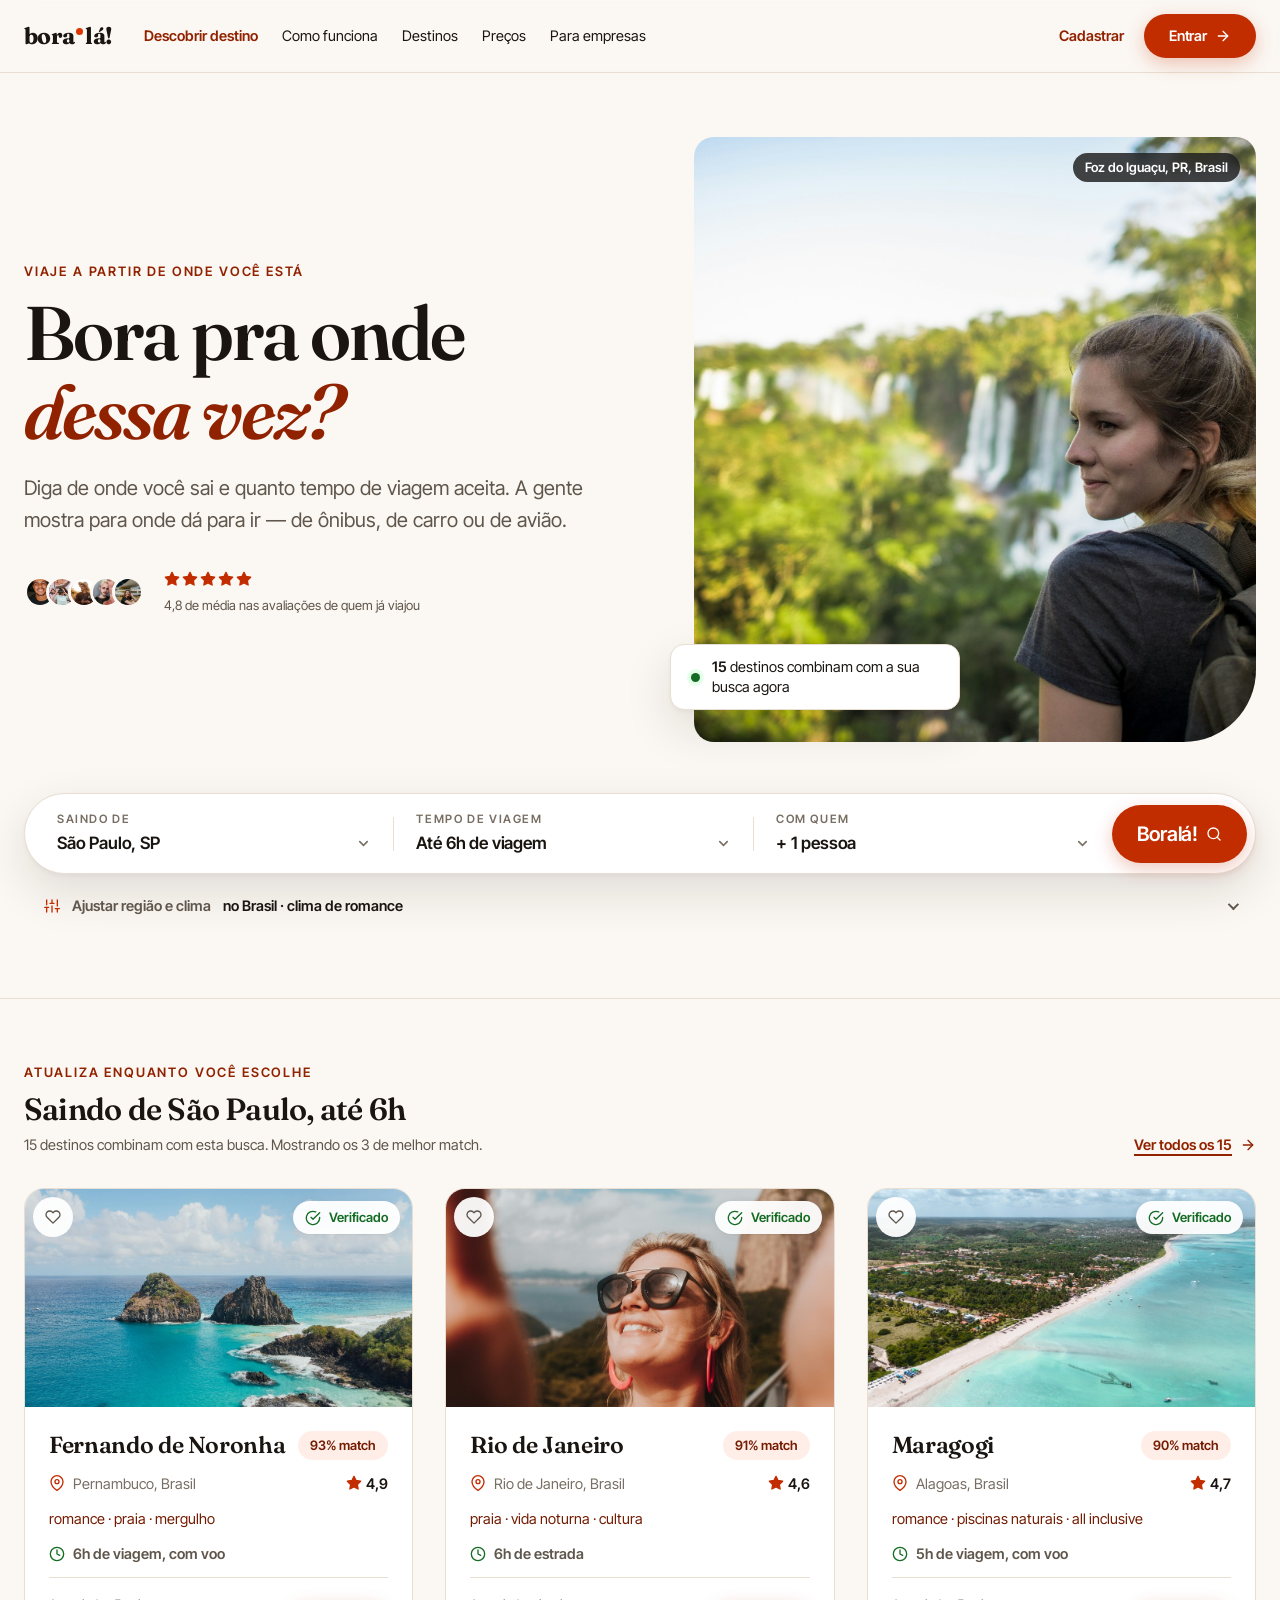
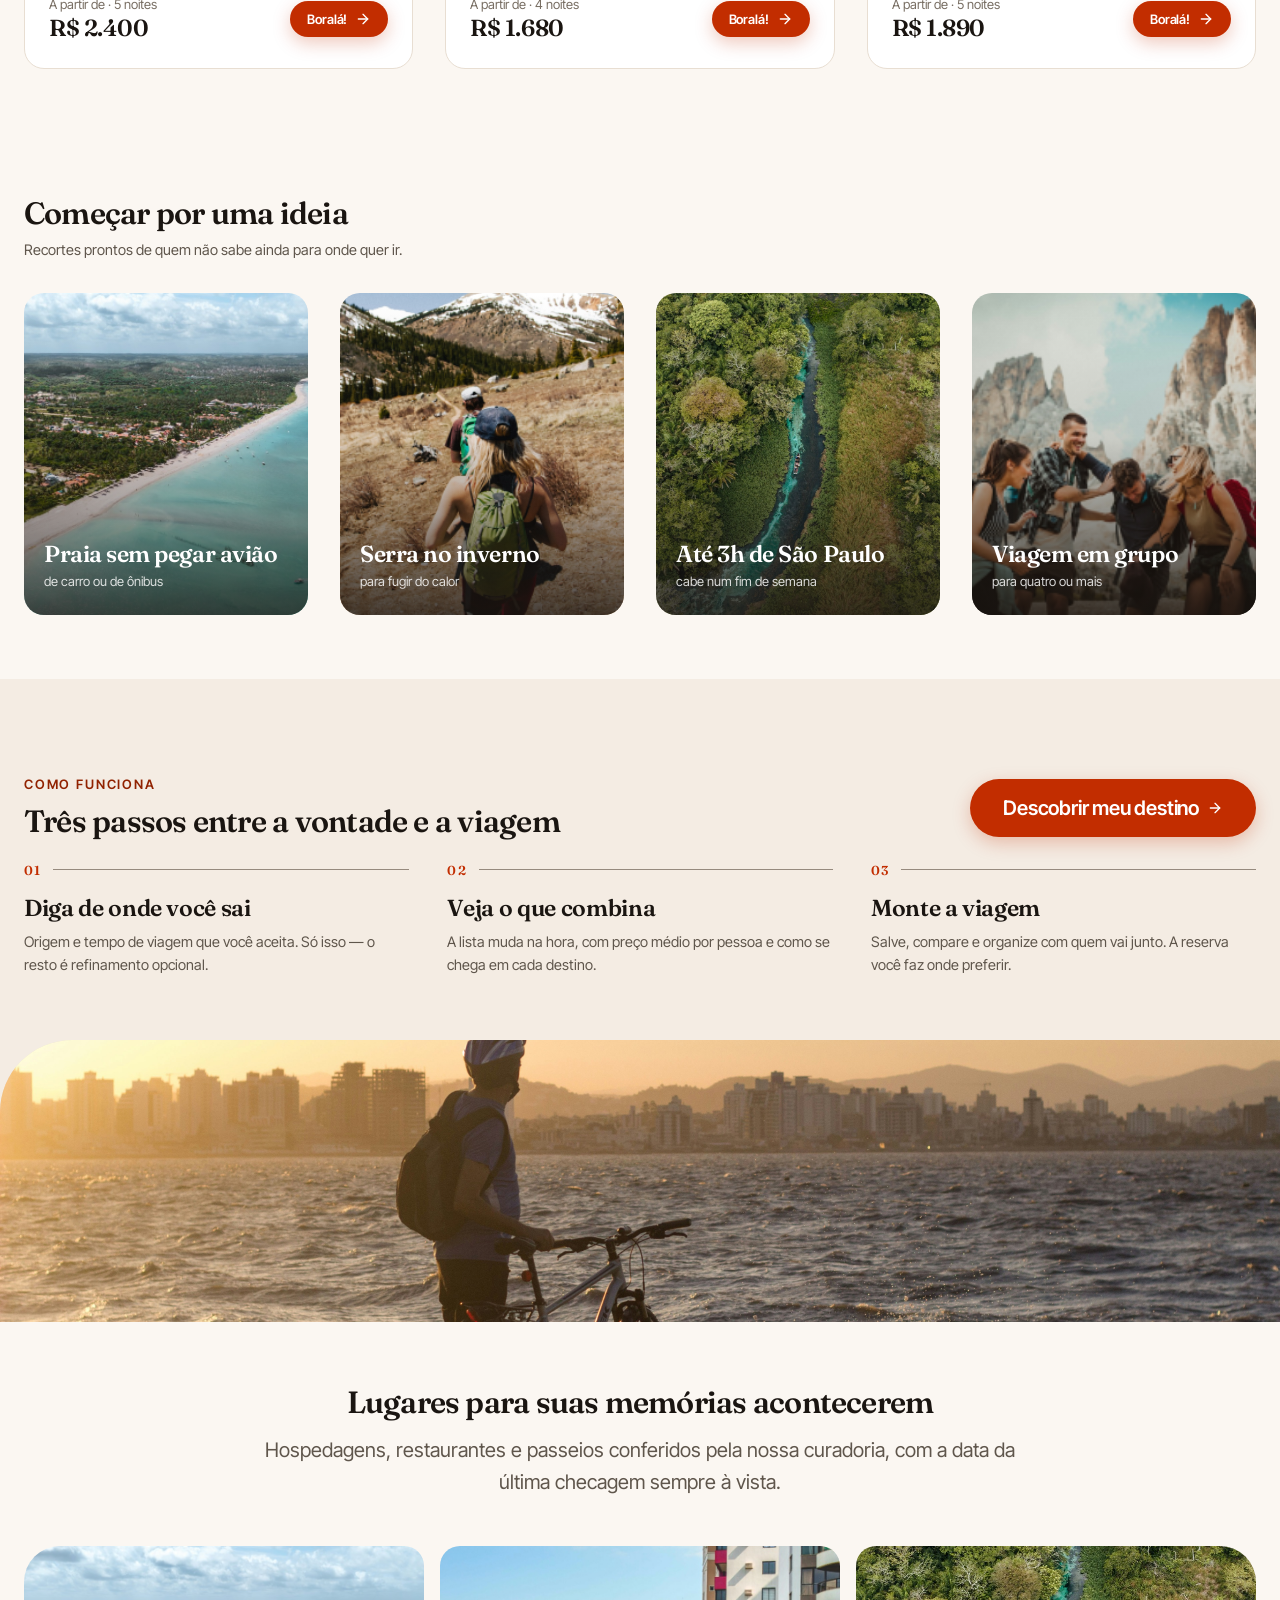
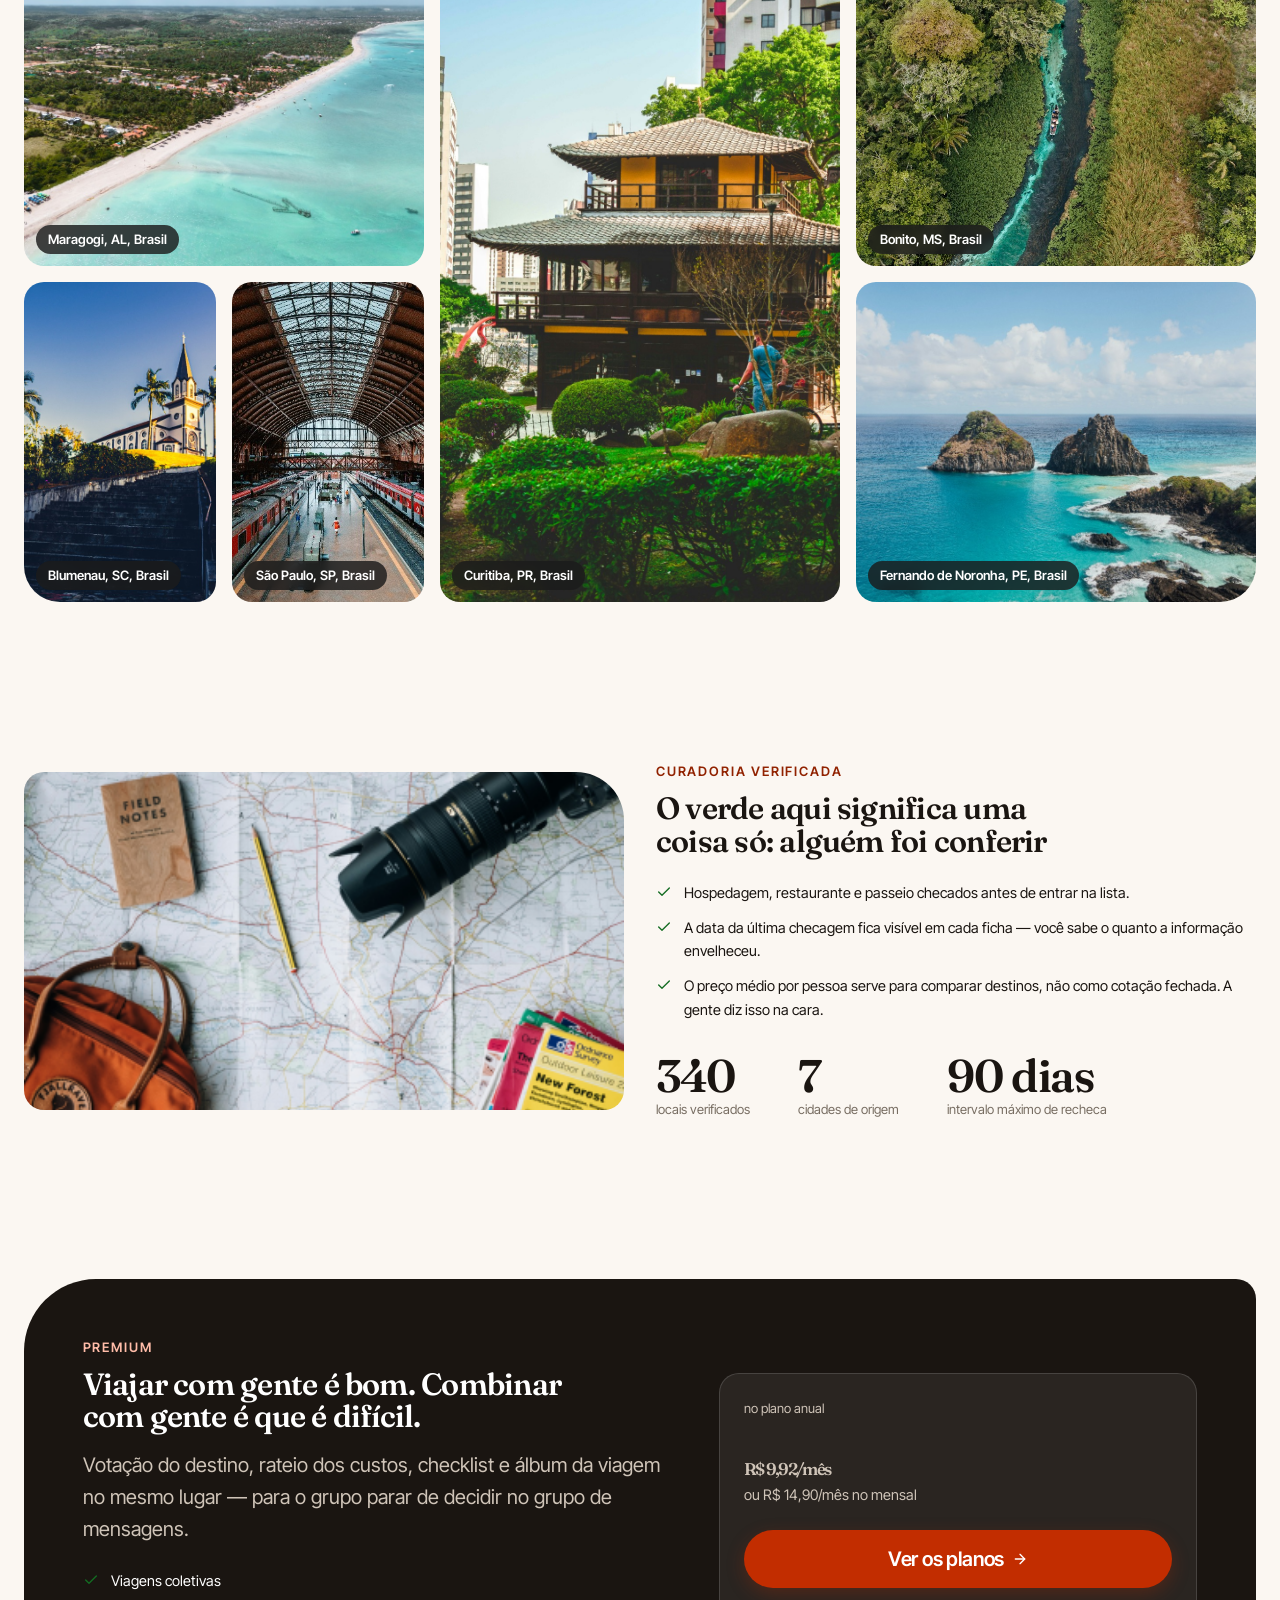
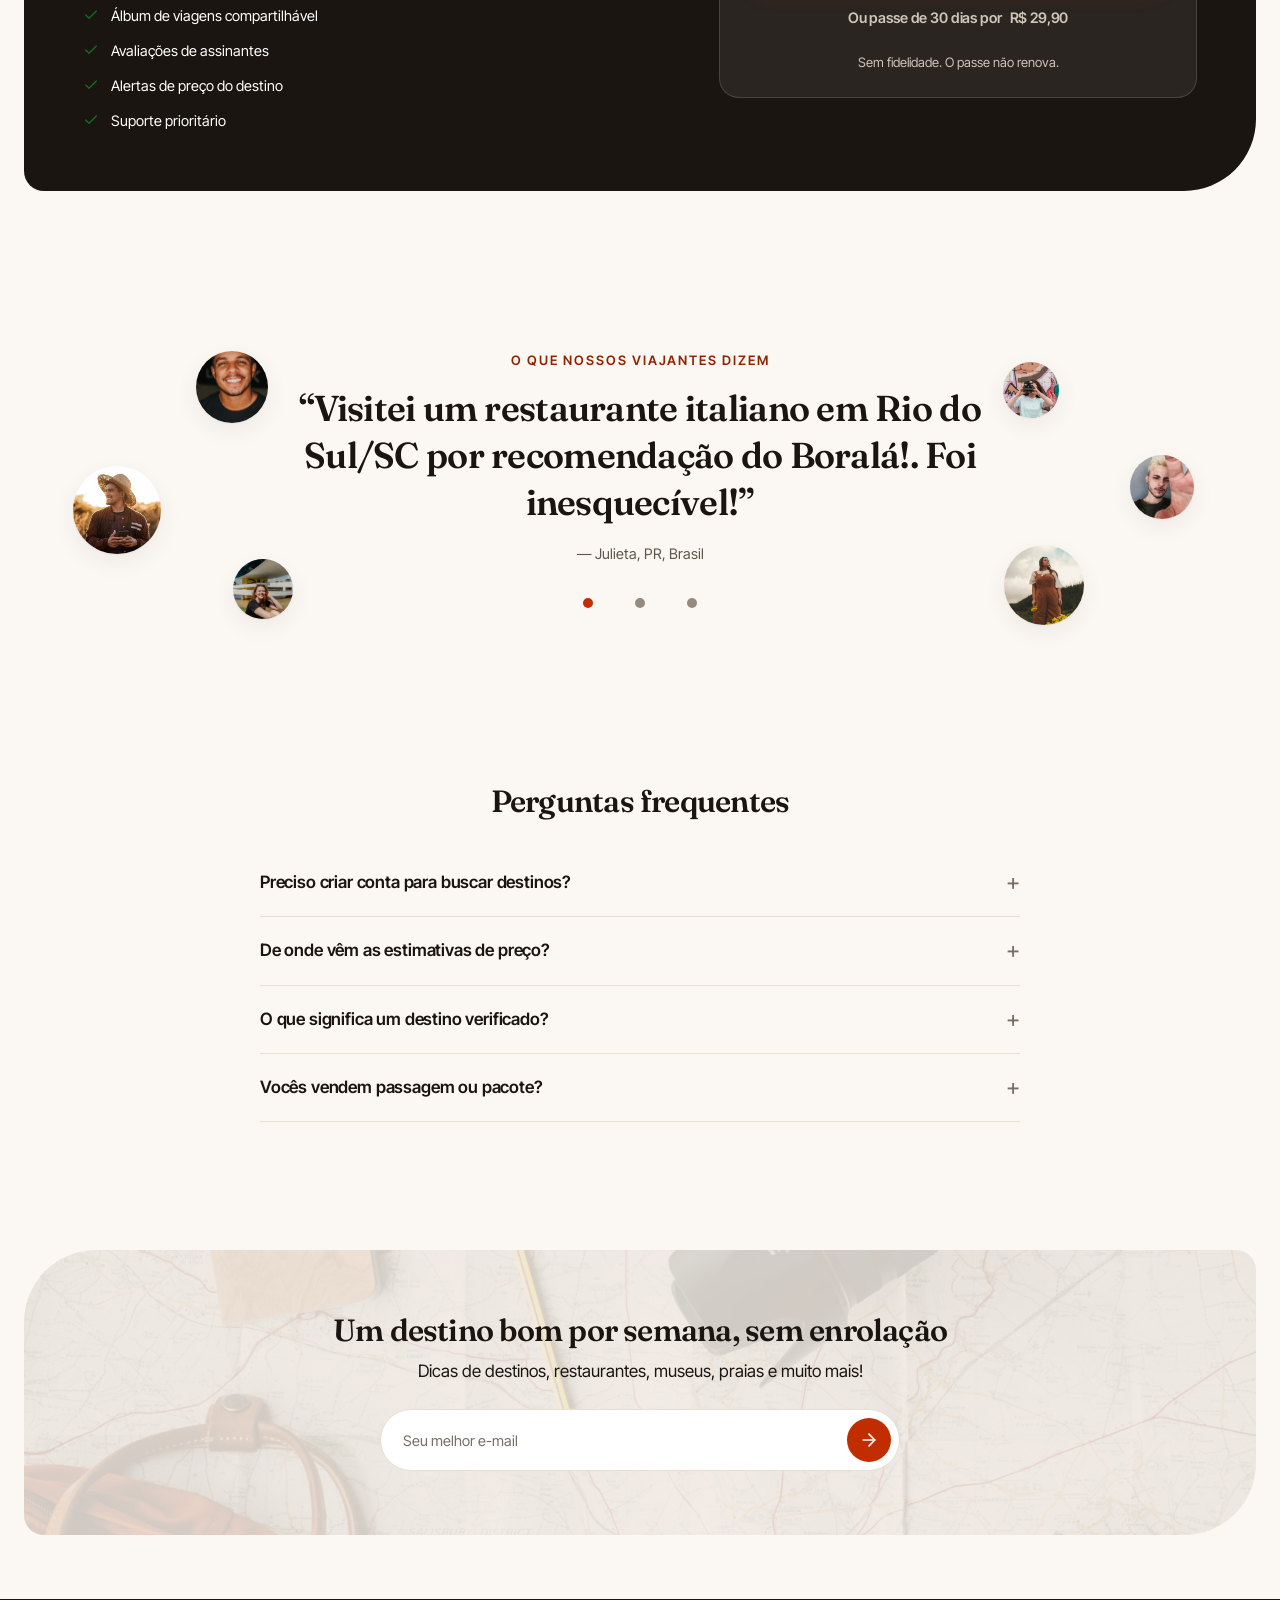
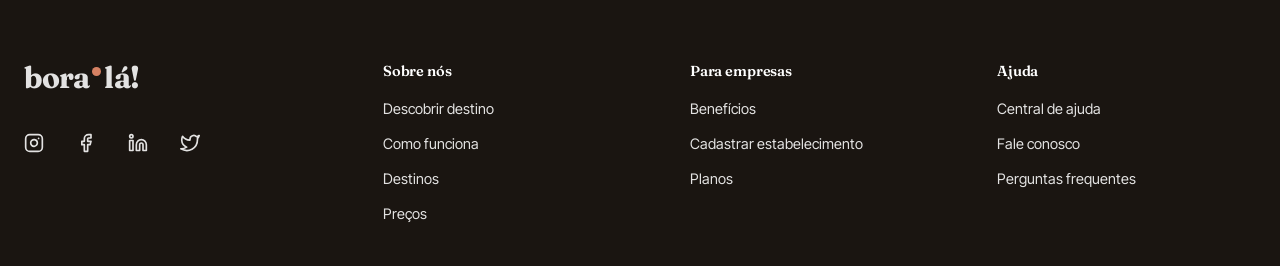
==== index.html @ da2f612b "Publica o protótipo navegável no GitHub Pages As 15 páginas do protótipo com seus assets (CSS, JS e " ====
<!DOCTYPE html>
<html lang="pt-BR">
<head>
<meta charset="UTF-8">
<meta name="viewport" content="width=device-width, initial-scale=1">
<title>Boralá! — descubra seu próximo destino</title>
<meta name="description" content="Selecione os detalhes da próxima viagem dos seus sonhos e veja os destinos personalizados para você.">
<link rel="icon" href="assets/img/favicon.svg" type="image/svg+xml">
<link rel="preconnect" href="https://fonts.googleapis.com">
<link rel="preconnect" href="https://fonts.gstatic.com" crossorigin>
<link href="https://fonts.googleapis.com/css2?family=Fraunces:ital,opsz,wght@0,9..144,400..800;1,9..144,400..700&family=Inter+Tight:wght@400;500;600;700&display=swap" rel="stylesheet">
<link rel="stylesheet" href="assets/css/design-system.css">
<link rel="stylesheet" href="assets/css/app.css">
</head>
<body>
<a class="skip-link" href="#conteudo">Pular para o conteúdo</a>
<div data-header></div>

<main id="conteudo">

  <!-- ============== HERO ==============
       O quiz é o coração do produto e serve aos dois estados; só o texto
       em volta muda. Para quem já entrou não faz sentido explicar o que o
       site é — a pessoa já sabe, já tem conta.
       v3: o hero deixou de ser um bloco laranja com a foto apagada atrás.
       Fundo areia, título em Fraunces com a palavra da entonação em
       itálico, e a foto em cor cheia ao lado. -->
  <section class="hero" id="buscar">
    <!-- sem hero__bg aqui: a foto da composição já é a peça principal;
         a lavagem de fundo só brigaria com ela -->
    <div class="container hero__inner">
      <div class="hero__grid">
        <div>
          <div data-se="visitante">
            <span class="eyebrow">Viaje a partir de onde você está</span>
            <h1 class="display hero__title mt-3">Bora pra onde <em>dessa vez?</em></h1>
            <p class="hero__lead">
              Diga de onde você sai e quanto tempo de viagem aceita.
              A gente mostra para onde dá para ir — de ônibus, de carro ou de avião.
            </p>

            <!-- Prova social fica aqui, perto da promessa, e não numa
                 faixa de números solta no meio da página. -->
            <div class="hero__prova">
              <div class="avatar-stack">
                <img class="avatar avatar--sm" src="assets/img/p1.jpg" alt="">
                <img class="avatar avatar--sm" src="assets/img/p2.jpg" alt="">
                <img class="avatar avatar--sm" src="assets/img/p3.jpg" alt="">
                <img class="avatar avatar--sm" src="assets/img/p4.jpg" alt="">
                <img class="avatar avatar--sm" src="assets/img/p5.jpg" alt="">
              </div>
              <div>
                <span class="stars" aria-hidden="true">
                  <span data-icone="estrela" data-icone-classe="icon--sm"></span>
                  <span data-icone="estrela" data-icone-classe="icon--sm"></span>
                  <span data-icone="estrela" data-icone-classe="icon--sm"></span>
                  <span data-icone="estrela" data-icone-classe="icon--sm"></span>
                  <span data-icone="estrela" data-icone-classe="icon--sm"></span>
                </span>
                <p class="caption">4,8 de média nas avaliações de quem já viajou</p>
              </div>
            </div>
          </div>

          <div data-se="logado">
            <span class="eyebrow">Sua próxima viagem</span>
            <h1 class="display hero__title mt-3" id="saudacao">Para onde <em>agora?</em></h1>
            <p class="hero__lead" id="saudacao-sub"></p>
          </div>
        </div>

        <!-- as fotos se alternam, como no protótipo -->
        <figure class="hero__photo" id="hero-fotos">
          <figcaption class="tag tag--overlay" id="hero-legenda">Foz do Iguaçu, PR, Brasil</figcaption>

          <!-- A contagem viva sai da foto, não da barra de busca: pousada
               sobre a imagem e transbordando a borda, ela mostra que a
               página já está respondendo antes de qualquer clique. É o
               mesmo número do motor de busca dos resultados. -->
          <p class="hero__contagem" aria-live="polite">
            <span class="hero__contagem__pulso" aria-hidden="true"></span>
            <span><b id="contagem-viva">—</b> destinos combinam com a sua busca agora</span>
          </p>
        </figure>
      </div>

      <!-- A pergunta do produto virou barra segmentada: um campo por
           resposta, rótulo sempre visível. Antes era uma frase com
           caixas de seleção embutidas — charmosa, mas escondia onde
           clicar. Companhia subiu para o terceiro campo; região e clima
           continuam recolhidos, porque são refinamento. -->
      <form class="busca" id="quiz">
        <div class="searchbar">
          <label class="searchbar__campo">
            <span class="searchbar__rotulo">Saindo de</span>
            <select name="origem" aria-label="Cidade de origem"></select>
          </label>
          <span class="searchbar__div"></span>
          <label class="searchbar__campo">
            <span class="searchbar__rotulo">Tempo de viagem</span>
            <select name="tempo" aria-label="Tempo máximo de viagem"></select>
          </label>
          <span class="searchbar__div"></span>
          <label class="searchbar__campo">
            <span class="searchbar__rotulo">Com quem</span>
            <select name="pessoas" aria-label="Quantidade de pessoas"></select>
          </label>
          <button class="btn btn--lg" type="submit">
            <span id="quiz-cta">Boralá!</span>
            <span data-icone="busca" data-icone-classe="icon--sm"></span>
          </button>
        </div>

        <div class="busca__pe">
          <details class="quiz__mais">
            <summary>
              <span data-icone="filtros" data-icone-classe="icon--sm"></span>
              <span>Ajustar região e clima</span>
              <b class="quiz__resumo" id="quiz-resumo"></b>
            </summary>
            <div class="quiz__line mt-5">
              <span>Quero um destino</span>
              <select class="select select--inline" name="onde" aria-label="Onde"></select>
              <span>em um clima de</span>
              <select class="select select--inline" name="clima" aria-label="Clima da viagem"></select>
            </div>
          </details>
        </div>
      </form>
    </div>
  </section>

  <!-- ============== SUGESTÕES AO VIVO ==============
       A home não espera o clique: ela já responde. Toda mudança no quiz
       recalcula estes cards com o mesmo motor de busca dos resultados
       (blFiltrarDestinos), o que mostra de imediato que a origem e o
       tempo de viagem mudam a recomendação de verdade — e dá para
       apresentar o produto sem sair da primeira tela.
       Vale para visitante e para quem entrou: muda só o texto de apoio. -->
  <section class="section section--sm" id="sugestoes">
    <div class="container">
      <div class="secao-topo">
        <div>
          <span class="eyebrow">Atualiza enquanto você escolhe</span>
          <h2 class="mt-3" id="sugestoes-titulo">Para onde dá para ir agora</h2>
          <p class="body-sm text-secondary mt-2" id="sugestoes-sub">Atualiza conforme você mexe na busca acima.</p>
        </div>
        <a class="link body-sm" id="sugestoes-link" href="resultados.html">
          Ver todos os destinos <span data-icone="seta" data-icone-classe="icon--sm"></span>
        </a>
      </div>
      <div class="grid grid--3" id="sugestoes-lista" aria-live="polite"></div>
    </div>
  </section>

  <!-- ============== COLEÇÕES ==============
       Porta de entrada para quem ainda não sabe o que procurar. O rótulo
       é uma ideia ("praia sem pegar avião"), não um filtro — e cada uma
       cai nos resultados já com a busca montada. -->
  <section class="section section--sm">
    <div class="container">
      <div class="secao-topo">
        <div>
          <h2>Começar por uma ideia</h2>
          <p class="body-sm text-secondary mt-2">Recortes prontos de quem não sabe ainda para onde quer ir.</p>
        </div>
      </div>
      <!-- auto-fit em vez de 4 colunas fixas: em tela média a coleção
           vira duas colunas em vez de uma faixa gigante -->
      <div class="grid grid--auto mt-8">
        <a class="coll" href="resultados.html?onde=brasil&amp;tipo=praia&amp;tempo=10">
          <img src="assets/img/maragogi.jpg" alt="" loading="lazy">
          <span class="coll__texto"><strong>Praia sem pegar avião</strong><span>de carro ou de ônibus</span></span>
        </a>
        <a class="coll" href="resultados.html?onde=brasil&amp;tipo=serra">
          <img src="assets/img/trilha-montanha.jpg" alt="" loading="lazy">
          <span class="coll__texto"><strong>Serra no inverno</strong><span>para fugir do calor</span></span>
        </a>
        <a class="coll" href="resultados.html?origem=saopaulo&amp;tempo=3">
          <img src="assets/img/bonito.jpg" alt="" loading="lazy">
          <span class="coll__texto"><strong>Até 3h de São Paulo</strong><span>cabe num fim de semana</span></span>
        </a>
        <a class="coll" href="resultados.html?pessoas=4">
          <img src="assets/img/grupo-trilha.jpg" alt="" loading="lazy">
          <span class="coll__texto"><strong>Viagem em grupo</strong><span>para quatro ou mais</span></span>
        </a>
      </div>
    </div>
  </section>

  <!-- ============== COMO FUNCIONA (só para visitante) ==============
       Página de divulgação: explica o serviço para quem ainda não entrou.
       v3: eram quatro cards em fileira, com o mesmo peso visual de um
       destino. Texto de apoio não disputa com o produto: virou três
       passos separados por fio e número. -->
  <section class="section section--subtle howto" id="como-funciona" data-se="visitante">
    <div class="container">
      <div class="secao-topo">
        <div>
          <span class="eyebrow">Como funciona</span>
          <h2 class="mt-3">Três passos entre a vontade e a viagem</h2>
        </div>
        <a class="btn btn--lg" href="#buscar">
          Descobrir meu destino
          <span data-icone="seta" data-icone-classe="icon--sm"></span>
        </a>
      </div>

      <div class="passos mt-12">
        <div>
          <h3>Diga de onde você sai</h3>
          <p class="body-sm text-secondary mt-2">Origem e tempo de viagem que você aceita. Só isso — o resto é refinamento opcional.</p>
        </div>
        <div>
          <h3>Veja o que combina</h3>
          <p class="body-sm text-secondary mt-2">A lista muda na hora, com preço médio por pessoa e como se chega em cada destino.</p>
        </div>
        <div>
          <h3>Monte a viagem</h3>
          <p class="body-sm text-secondary mt-2">Salve, compare e organize com quem vai junto. A reserva você faz onde preferir.</p>
        </div>
      </div>
    </div>

    <div class="howto-band" aria-hidden="true">
      <img src="assets/img/band.jpg" alt="">
    </div>
  </section>

  <!-- ============== PÁGINA DE DENTRO (só para quem entrou) ==============
       No lugar da divulgação entra o que é da pessoa: o que ela salvou,
       o que combina com ela, a viagem do grupo e o feed. -->
  <section class="section section--sm" data-se="logado">
    <div class="container">
      <!-- "Combinam com você" saiu daqui: as sugestões ao vivo do topo
           já respondem a mesma pergunta e respondem melhor, porque
           reagem ao que a pessoa acabou de escolher. -->
      <div id="area-salvos"></div>
    </div>
  </section>

  <section class="section section--sm" data-se="logado">
    <div class="container">
      <div class="grid grid--2" id="area-grupos" style="align-items: start"></div>
    </div>
  </section>

  <!-- convite discreto: quem já tem conta não precisa de página de vendas -->
  <section class="section section--sm" data-se="gratuito">
    <div class="container">
      <div class="card card--brand-subtle blob-tr upsell">
        <div class="upsell__copy">
          <span class="badge badge--premium"><span data-icone="medalha" data-icone-classe="icon--sm"></span> Premium</span>
          <h3>Vai viajar com outras pessoas?</h3>
          <p class="body-sm text-secondary">
            Votem no destino juntos, dividam os custos e acompanhem o checklist no mesmo lugar.
            Depois da viagem, monte o álbum e compartilhe com quem foi.
          </p>
        </div>
        <div class="upsell__cta">
          <span class="upsell__price"><span data-preco="anual" data-preco-campo="equivalente"></span><span>/mês</span></span>
          <a class="btn btn--lg" href="premium.html?origem=home">
            Ver o que muda
            <span data-icone="seta" data-icone-classe="icon--sm"></span>
          </a>
          <span class="caption text-secondary">no plano anual · ou passe de 30 dias por <span data-preco="passe"></span></span>
        </div>
      </div>
    </div>
  </section>

  <!-- ============== GALERIA ============== -->
  <section class="section section--sm">
    <div class="container">
      <div class="text-center" data-se="visitante">
        <h2>Lugares para suas memórias acontecerem</h2>
        <p class="lead mt-4 mx-auto">
          Hospedagens, restaurantes e passeios conferidos pela nossa curadoria,
          com a data da última checagem sempre à vista.
        </p>
      </div>

      <div class="secao-topo" data-se="logado">
        <div>
          <h2>Lugares para a próxima viagem</h2>
          <p class="body-sm text-secondary mt-2">Uma amostra do que a curadoria conferiu recentemente.</p>
        </div>
        <a class="link body-sm" href="resultados.html">Ver todos os destinos <span data-icone="seta" data-icone-classe="icon--sm"></span></a>
      </div>

      <div class="places mt-12" id="galeria"></div>
    </div>
  </section>

  <!-- ============== CURADORIA (só visitante) ==============
       A prova de confiança estava diluída no FAQ. Aqui ela ganha seção
       própria — e é o único lugar da home onde o verde aparece, porque
       é o único lugar onde ele significa alguma coisa. -->
  <section class="section" data-se="visitante" id="curadoria">
    <div class="container">
      <div class="grid grid--2" style="align-items: center">
        <div class="media media--organic">
          <img src="assets/img/mapa-camera.jpg" alt="Mapa, caderno de campo e câmera usados pela curadoria" loading="lazy">
        </div>
        <div>
          <span class="eyebrow">Curadoria verificada</span>
          <h2 class="mt-3">O verde aqui significa uma coisa só: alguém foi conferir</h2>
          <ul class="plan__list mt-6">
            <li><span data-icone="check" data-icone-classe="icon--sm"></span><span>Hospedagem, restaurante e passeio checados antes de entrar na lista.</span></li>
            <li><span data-icone="check" data-icone-classe="icon--sm"></span><span>A data da última checagem fica visível em cada ficha — você sabe o quanto a informação envelheceu.</span></li>
            <li><span data-icone="check" data-icone-classe="icon--sm"></span><span>O preço médio por pessoa serve para comparar destinos, não como cotação fechada. A gente diz isso na cara.</span></li>
          </ul>
          <div class="cluster gap-12 mt-8">
            <div class="stat"><span class="stat__value">340</span><span class="stat__label">locais verificados</span></div>
            <div class="stat"><span class="stat__value">7</span><span class="stat__label">cidades de origem</span></div>
            <div class="stat"><span class="stat__value">90 dias</span><span class="stat__label">intervalo máximo de recheca</span></div>
          </div>
        </div>
      </div>
    </div>
  </section>

  <!-- ============== PREMIUM (página de vendas, só visitante) ==============
       v3: era uma seção inteira de fundo salmão com dois cards dentro.
       Virou uma faixa escura única — contraste de superfície em vez de
       contraste de cor, e o laranja fica só no botão. -->
  <section class="section section--sm" data-se="visitante">
    <div class="container">
      <div class="card card--inverse premium-band">
        <div>
          <span class="eyebrow">Premium</span>
          <h2 class="mt-3">Viajar com gente é bom. Combinar com gente é que é difícil.</h2>
          <p class="lead mt-4">
            Votação do destino, rateio dos custos, checklist e álbum da viagem no mesmo
            lugar — para o grupo parar de decidir no grupo de mensagens.
          </p>
          <ul class="plan__list mt-6" id="beneficios-premium"></ul>
        </div>

        <div class="premium-band__preco">
          <p class="caption">no plano anual</p>
          <p class="plan__price mt-2"><span data-preco="anual" data-preco-campo="equivalente"></span><span>/mês</span></p>
          <p class="body-sm text-secondary mt-1">ou <span data-preco="mensal"></span>/mês no mensal</p>
          <a class="btn btn--lg btn--block mt-6" href="premium.html#planos">
            Ver os planos
            <span data-icone="seta" data-icone-classe="icon--sm"></span>
          </a>
          <a class="btn btn--ghost btn--block mt-2" href="premium.html">Ou passe de 30 dias por <span data-preco="passe"></span></a>
          <p class="caption text-center mt-3">Sem fidelidade. O passe não renova.</p>
        </div>
      </div>
    </div>
  </section>

  <!-- ============== ESTABELECIMENTO ==============
       Como no Airbnb, o mesmo viajante pode anunciar um local. Quem ainda
       não anuncia recebe o convite; quem já anuncia vê o atalho do painel. -->
  <section class="section section--sm" data-se="logado">
    <div class="container">
      <div class="card cta-local" data-se="sem-parceiro">
        <div>
          <span class="chip chip--outline"><span data-icone="loja" data-icone-classe="icon--sm"></span> Para o seu negócio</span>
          <h3 class="mt-4">Você tem um hotel, restaurante ou passeio?</h3>
          <p class="body-sm text-secondary mt-2 measure">
            Cadastre seu local na mesma conta que você usa para viajar e ele aparece
            para quem acabou de escolher o destino. Dá para administrar os dois lados
            trocando de modo no topo da página.
          </p>
          <a class="btn mt-6" href="parceiros.html#cadastro">
            Anunciar meu local
            <span data-icone="seta" data-icone-classe="icon--sm"></span>
          </a>
        </div>
        <img class="cta-local__foto" src="assets/img/vila-germanica.jpg" alt="Estabelecimento recebendo visitantes">
      </div>

      <div data-se="parceiro" id="area-meus-locais"></div>
    </div>
  </section>

  <!-- ============== DEPOIMENTOS (só visitante) ============== -->
  <section class="section" data-se="visitante">
    <div class="container">
      <div class="quote-wrap">
        <div class="quote-wrap__people" aria-hidden="true">
          <img src="assets/img/p1.jpg" alt="">
          <img src="assets/img/p2.jpg" alt="">
          <img src="assets/img/p3.jpg" alt="">
          <img src="assets/img/p4.jpg" alt="">
          <img src="assets/img/p5.jpg" alt="">
          <img src="assets/img/p6.jpg" alt="">
        </div>

        <figure class="quote">
          <figcaption class="eyebrow">O que nossos viajantes dizem</figcaption>
          <blockquote class="quote__text" data-quote-texto></blockquote>
          <p class="body-sm text-secondary" data-quote-autor></p>
          <div class="quote__dots" data-quote-dots role="tablist" aria-label="Escolher depoimento"></div>
        </figure>
      </div>
    </div>
  </section>

  <!-- ============== PERGUNTAS FREQUENTES (só visitante) ============== -->
  <section class="section section--sm" id="perguntas" data-se="visitante">
    <div class="container">
      <h2 class="text-center">Perguntas frequentes</h2>
      <div class="faq mt-8">
        <details>
          <summary>Preciso criar conta para buscar destinos?</summary>
          <p>Não. A busca e os resultados são abertos. A conta só é necessária para salvar destinos e usar as funcionalidades premium.</p>
        </details>
        <details>
          <summary>De onde vêm as estimativas de preço?</summary>
          <p>São valores médios por pessoa para o período de noites indicado, considerando hospedagem e passeios. Servem para comparar destinos, não como cotação fechada.</p>
        </details>
        <details>
          <summary>O que significa um destino verificado?</summary>
          <p>Nossa curadoria confere hospedagens, restaurantes e passeios antes de recomendar, e a data da última checagem fica visível na ficha do local.</p>
        </details>
        <details>
          <summary>Vocês vendem passagem ou pacote?</summary>
          <p>Não. O Boralá! ajuda na etapa anterior: decidir para onde ir. A reserva você faz onde preferir.</p>
        </details>
      </div>
    </div>
  </section>

  <!-- ============== NEWSLETTER (só visitante) ============== -->
  <section class="section section--sm" data-se="visitante">
    <div class="container">
      <div class="newsletter">
        <img class="newsletter__bg" src="assets/img/newsletter.jpg" alt="">
        <h2>Um destino bom por semana, sem enrolação</h2>
        <p class="mt-3">Dicas de destinos, restaurantes, museus, praias e muito mais!</p>
        <form class="newsletter__form" id="newsletter">
          <input type="email" required placeholder="Seu melhor e-mail" aria-label="Seu melhor e-mail">
          <button type="submit" aria-label="Inscrever na newsletter"><span data-icone="seta"></span></button>
        </form>
      </div>
    </div>
  </section>

</main>

<div data-footer></div>

<script src="assets/js/data.js"></script>
<script src="assets/js/app.js"></script>
<script>
(function () {
  /* iniciar() já remove os blocos que não são deste estado de conta,
     então daqui para baixo tudo que pode ter saído do DOM é testado. */
  BL.iniciar({ nav: "buscar", modo: "viajante" });

  const logado = BL.logado();
  const prefs = BL.estado().preferencias;

  /* ---------------- quiz ---------------- */
  const quiz = document.getElementById("quiz");
  const contagem = document.getElementById("contagem-viva");

  function preencher(nome, opcoes, padrao) {
    const select = quiz.querySelector('select[name="' + nome + '"]');
    select.innerHTML = opcoes.map(function (o) {
      return '<option value="' + o.v + '"' + (o.v === padrao ? " selected" : "") + ">" + o.label + "</option>";
    }).join("");
  }

  /* A home aceita os mesmos parâmetros de URL que os resultados, para
     que um link de demonstração já abra na busca certa. Ordem: o que
     veio na URL, depois a preferência salva, depois o padrão. */
  const url = BL.params();
  function padrao(nome, opcoes, cair) {
    const vindo = url[nome];
    const valido = vindo && opcoes.some(function (o) { return o.v === vindo; });
    preencher(nome, opcoes, valido ? vindo : cair);
  }

  padrao("pessoas", BL_OPCOES.pessoas, (prefs && prefs.companhia) || "1");
  padrao("onde", BL_OPCOES.onde, "brasil");
  padrao("clima", BL_OPCOES.clima, "romance");
  padrao("origem", BL_ORIGENS, "saopaulo");
  /* Começa em "até 6h" porque é o recorte que o produto defende e que
     agora tem catálogo para sustentar — nas sete origens há destino a
     até 3h. "Tanto faz" continua na lista para quem quer avião. */
  padrao("tempo", BL_TEMPOS, "6");

  function buscaAtual() {
    const d = new FormData(quiz);
    return {
      pessoas: d.get("pessoas"), onde: d.get("onde"), clima: d.get("clima"),
      origem: d.get("origem"), tempo: d.get("tempo")
    };
  }

  function rotulo(lista, valor) {
    const achou = lista.filter(function (o) { return o.v === valor; })[0];
    return achou ? achou.label : valor;
  }

  /* ---------------- sugestões ao vivo ----------------
     Mesma função que os resultados usam, mesmo contrato: o que aparece
     aqui é o que vai aparecer depois do clique, sem segunda regra. */
  const elSug = document.getElementById("sugestoes-lista");
  const elSugTitulo = document.getElementById("sugestoes-titulo");
  const elSugSub = document.getElementById("sugestoes-sub");
  const elSugLink = document.getElementById("sugestoes-link");
  const elResumo = document.getElementById("quiz-resumo");
  const elCta = document.getElementById("quiz-cta");
  const QUANTAS = 3;

  function atualizar() {
    const busca = buscaAtual();
    const lista = blFiltrarDestinos(busca, {});
    const origem = rotulo(BL_ORIGENS, busca.origem);
    const tempo = BL_TEMPOS.filter(function (t) { return t.v === busca.tempo; })[0];

    contagem.textContent = lista.length;
    if (elCta) elCta.textContent = lista.length ? "Boralá!" : "Ajustar a busca";

    /* o resumo no fecho do bloco recolhido evita a pessoa abrir só para
       conferir o que está selecionado lá dentro */
    if (elResumo) {
      /* companhia subiu para a barra de busca; aqui fica só o que
         está recolhido dentro do próprio bloco */
      elResumo.textContent = rotulo(BL_OPCOES.onde, busca.onde) +
        " · clima de " + rotulo(BL_OPCOES.clima, busca.clima);
    }

    if (!elSug) return;

    const query = new URLSearchParams(busca).toString();
    elSugLink.href = "resultados.html?" + query;
    elSugTitulo.textContent = "Saindo de " + origem.split(",")[0] +
      (tempo && tempo.max !== Infinity ? ", " + tempo.curto : "");

    if (!lista.length) {
      /* O estado vazio é honesto e acionável: diz quantos destinos
         voltariam sem o limite de tempo e tira o limite num clique. */
      const semTempo = blFiltrarDestinos(Object.assign({}, busca, { tempo: "tudo" }), {}).length;
      elSugSub.textContent = "Nenhum destino do catálogo cabe neste limite de tempo.";
      elSugLink.textContent = "";
      elSug.innerHTML =
        '<div class="empty" style="grid-column: 1 / -1">' +
          '<span class="icon-tile">' + BL.icone("relogio", "icon--lg") + "</span>" +
          "<h3>Nada a " + (tempo ? tempo.curto : "esta distância") + " de " + origem.split(",")[0] + "</h3>" +
          '<p class="text-secondary measure">Sem o limite de tempo, ' + semTempo +
            (semTempo === 1 ? " destino aparece" : " destinos aparecem") + " nesta busca.</p>" +
          '<button class="btn" type="button" id="sugestoes-soltar">Aceitar qualquer distância</button>' +
        "</div>";
      const soltar = document.getElementById("sugestoes-soltar");
      if (soltar) soltar.addEventListener("click", function () {
        quiz.querySelector('select[name="tempo"]').value = "tudo";
        atualizar();
      });
      return;
    }

    elSugSub.textContent = lista.length + (lista.length === 1 ? " destino combina" : " destinos combinam") +
      " com esta busca. Mostrando os " + Math.min(QUANTAS, lista.length) + " de melhor match." +
      (prefs ? " Suas preferências salvas já entram na conta." : "");
    elSugLink.innerHTML = "Ver todos os " + lista.length + " " + BL.icone("seta", "icon--sm");

    elSug.innerHTML = lista.slice(0, QUANTAS).map(function (d) {
      return BL.cardDestino(d, { origem: busca.origem });
    }).join("");
    BL.ligarSalvar(elSug);
  }

  quiz.addEventListener("change", atualizar);
  atualizar();

  quiz.addEventListener("submit", function (e) {
    e.preventDefault();
    location.href = "resultados.html?" + new URLSearchParams(buscaAtual()).toString();
  });

  /* ---------------- saudação ---------------- */
  const elSaudacao = document.getElementById("saudacao");
  if (elSaudacao && logado) {
    const u = BL.estado().usuario;
    elSaudacao.textContent = "Olá, " + u.nome.split(" ")[0] + ". Para onde agora?";
    document.getElementById("saudacao-sub").textContent = prefs
      ? "A busca já começa pelas suas preferências salvas. Mude o que quiser e veja os destinos."
      : "Monte a busca abaixo ou continue de onde você parou.";
  }

  /* ---------------- fotos do hero ---------------- */
  const FOTOS = [
    { src: "assets/img/foz.jpg", legenda: "Foz do Iguaçu, PR, Brasil" },
    { src: "assets/img/paris.jpg", legenda: "Paris, França" },
    { src: "assets/img/rio.jpg", legenda: "Rio de Janeiro, RJ, Brasil" },
    { src: "assets/img/banff.jpg", legenda: "Banff, AB, Canadá" },
    { src: "assets/img/blumenau-centro.jpg", legenda: "Blumenau, SC, Brasil" },
    { src: "assets/img/buenavista.jpg", legenda: "Buena Vista, VA, Estados Unidos" }
  ];
  const palco = document.getElementById("hero-fotos");
  const legenda = document.getElementById("hero-legenda");

  FOTOS.forEach(function (f, i) {
    const img = BL.el('<img src="' + f.src + '" alt="' + f.legenda + '" class="' + (i === 0 ? "is-on" : "") + '">');
    palco.insertBefore(img, legenda);
  });

  const semMovimento = window.matchMedia("(prefers-reduced-motion: reduce)").matches;
  if (!semMovimento) {
    let atual = 0;
    const fotos = BL.$$("#hero-fotos img");
    setInterval(function () {
      fotos[atual].classList.remove("is-on");
      atual = (atual + 1) % fotos.length;
      fotos[atual].classList.add("is-on");
      legenda.textContent = FOTOS[atual].legenda;
    }, 4500);
  }

  /* ---------------- salvos ---------------- */
  const areaSalvos = document.getElementById("area-salvos");
  if (areaSalvos) {
    const ids = BL.estado().salvos;

    if (!ids.length) {
      areaSalvos.innerHTML =
        '<div class="card card--flat cta-local">' +
          "<div><h2>Comece guardando o que te interessa</h2>" +
          '<p class="body-sm text-secondary mt-2 measure">Toque no coração de qualquer destino e ele fica aqui, esperando a decisão. Dá para comparar preço, época e o que a curadoria conferiu.</p>' +
          '<a class="btn mt-6" href="resultados.html">Boralá! ' + BL.icone("seta", "icon--sm") + "</a></div>" +
          '<img class="cta-local__foto" src="assets/img/planejamento.jpg" alt="">' +
        "</div>";
    } else {
      const lista = ids.slice(0, 3).map(function (id) {
        const d = blBuscarDestino(id);
        if (!d) return "";
        const copia = Object.assign({}, d, { match: blCalcularMatch(d, {}) });
        return BL.cardDestino(copia);
      }).join("");

      areaSalvos.innerHTML =
        '<div class="secao-topo"><div>' +
          "<h2>Continue de onde parou</h2>" +
          '<p class="body-sm text-secondary mt-2">' + ids.length +
            (ids.length === 1 ? " destino salvo" : " destinos salvos") + " na sua lista.</p>" +
        "</div>" +
        '<a class="link body-sm strong" href="conta.html#salvos">Ver todos ' + BL.icone("seta", "icon--sm") + "</a></div>" +
        '<div class="grid grid--3">' + lista + "</div>";
      BL.ligarSalvar(areaSalvos);
    }
  }

  /* ---------------- viagem do grupo + feed ---------------- */
  const areaGrupos = document.getElementById("area-grupos");
  if (areaGrupos) {
    const viagem = (typeof BL_VIAGENS !== "undefined" && BL_VIAGENS.length) ? BL_VIAGENS[0] : BL_VIAGEM;
    const votados = (viagem.candidatos || []).map(function (c) {
      const d = blBuscarDestino(c.destinoId);
      return { nome: d ? d.nome : c.destinoId, votos: c.votos };
    }).sort(function (a, b) { return b.votos - a.votos; });
    const totalVotos = votados.reduce(function (s, c) { return s + c.votos; }, 0) || 1;

    const cardViagem =
      '<div class="card blob-tl">' +
        '<div class="secao-topo"><div>' +
          "<h3>Viagem do grupo</h3>" +
          '<p class="body-sm text-secondary mt-2">' + viagem.nome + " · " + viagem.periodo + "</p>" +
        "</div>" +
        '<div class="avatar-stack">' + (viagem.membros || []).slice(0, 4).map(function (m) {
          return '<img class="avatar avatar--sm" src="' + m.avatar + '" alt="' + m.nome + '">';
        }).join("") + "</div></div>" +
        '<div class="stack gap-4 mt-6">' + votados.map(function (v) {
          const pct = Math.round((v.votos / totalVotos) * 100);
          return "<div><div class=\"cluster between\"><span class=\"body-sm\">" + v.nome + "</span>" +
            '<strong class="body-sm">' + v.votos + (v.votos === 1 ? " voto" : " votos") + "</strong></div>" +
            '<div class="meter"><span class="meter__fill" style="width:' + pct + '%"></span></div></div>';
        }).join("") + "</div>" +
        '<a class="btn btn--outline mt-8" href="viagens.html">Abrir viagens coletivas ' + BL.icone("seta", "icon--sm") + "</a>" +
      "</div>";

    const posts = BL_FEED.slice(0, 2).map(function (post) {
      return '<a class="vcard" href="album.html">' +
        '<img class="vcard__thumb" src="' + post.foto + '" alt="">' +
        '<div class="vcard__body">' +
          '<strong class="body-sm">' + post.autor + "</strong>" +
          '<span class="caption text-secondary">' + post.destino + "</span>" +
          '<span class="body-sm text-secondary">' + post.texto.slice(0, 90) + "…</span>" +
        "</div>" +
        '<span class="vcard__seta">' + BL.icone("seta", "icon--sm") + "</span>" +
      "</a>";
    }).join("");

    const cardFeed =
      '<div class="card">' +
        '<div class="secao-topo"><div>' +
          "<h3>Do feed dos viajantes</h3>" +
          '<p class="body-sm text-secondary mt-2">Relatos de quem voltou de viagem esta semana.</p>' +
        "</div></div>" +
        '<div class="stack gap-4 mt-6">' + posts + "</div>" +
        '<a class="btn btn--outline mt-8" href="album.html">Ver o feed e meus álbuns ' + BL.icone("seta", "icon--sm") + "</a>" +
      "</div>";

    areaGrupos.innerHTML = cardViagem + cardFeed;
  }

  /* ---------------- meus locais (papel de estabelecimento) ---------------- */
  const areaLocais = document.getElementById("area-meus-locais");
  if (areaLocais) {
    const meus = BL.locais();
    areaLocais.innerHTML =
      '<div class="secao-topo"><div>' +
        "<h2>Seus locais no Boralá!</h2>" +
        '<p class="body-sm text-secondary mt-2">Você administra ' + meus.length +
          (meus.length === 1 ? " estabelecimento" : " estabelecimentos") + " nesta mesma conta.</p>" +
      "</div>" +
      '<button class="btn" type="button" data-ir-painel>Abrir painel do estabelecimento ' + BL.icone("seta", "icon--sm") + "</button></div>" +
      '<div class="stack gap-3">' + meus.map(function (l) {
        return '<div class="localrow">' +
          '<span class="localrow__tile">' + BL.icone("loja") + "</span>" +
          '<span class="localrow__id"><strong class="body-sm">' + l.nome + "</strong>" +
            '<span class="caption text-secondary">' + l.categoria + " · " + l.cidade + "</span></span>" +
          (l.status === "ativo"
            ? '<span class="badge">' + BL.icone("check-circulo", "icon--sm") + "No ar</span>"
            : '<span class="badge" style="color: var(--text-secondary)">' + BL.icone("pino", "icon--sm") + "Em curadoria</span>") +
        "</div>";
      }).join("") + "</div>";

    const irPainel = BL.$("[data-ir-painel]", areaLocais);
    if (irPainel) {
      irPainel.addEventListener("click", function () {
        BL.definirModo("estabelecimento");
        location.href = "parceiros-painel.html";
      });
    }
  }

  /* ---------------- galeria ---------------- */
  /* a ordem define o mosaico: Curitiba é o tile alto do meio */
  const galeria = document.getElementById("galeria");
  ["maragogi", "curitiba", "bonito", "blumenau", "saopaulo", "noronha"].forEach(function (id) {
    const d = blBuscarDestino(id);
    galeria.insertAdjacentHTML("beforeend",
      '<a class="places__item" href="destino.html?id=' + d.id + '">' +
        '<img src="' + d.img + '" alt="' + d.nome + ", " + d.uf + '" loading="lazy">' +
        '<span class="tag tag--overlay">' + d.nome + ", " + d.sigla + ", " + d.pais + "</span>" +
      "</a>");
  });

  /* ---------------- benefícios premium (bloco de visitante) ---------------- */
  const listaBeneficios = document.getElementById("beneficios-premium");
  if (listaBeneficios) {
    /* Sai de BL_FUNCIONALIDADES para a home nunca mais prometer como
       premium algo que mudou de lado. */
    listaBeneficios.innerHTML = blFuncionalidades("premium").map(function (f) {
      return f.titulo;
    }).map(function (b) {
      return "<li>" + BL.icone("check", "icon--sm") + "<span>" + b + "</span></li>";
    }).join("");
  }

  /* ---------------- depoimentos (bloco de visitante) ---------------- */
  const elTexto = document.querySelector("[data-quote-texto]");
  if (elTexto) {
    const DEPOIMENTOS = [
      { texto: "“Visitei um restaurante italiano em Rio do Sul/SC por recomendação do Boralá!. Foi inesquecível!”", autor: "— Julieta, PR, Brasil" },
      { texto: "“Passei a noite num hotel verificado pelo Boralá!. Só satisfação!!! Café da manhã maravilhoso!”", autor: "— Cacau, SC, Brasil" },
      { texto: "“Fomos num hotel beira-mar, era aconchegante. Depois fomos a um museu e restaurante próximos. Perfeito!”", autor: "— Gregório, BA, Brasil" }
    ];
    const elAutor = document.querySelector("[data-quote-autor]");
    const elDots = document.querySelector("[data-quote-dots]");
    let indice = 0;
    let timer = null;

    function mostrar(i) {
      indice = i;
      elTexto.textContent = DEPOIMENTOS[i].texto;
      elAutor.textContent = DEPOIMENTOS[i].autor;
      Array.prototype.forEach.call(elDots.children, function (d, idx) {
        d.setAttribute("aria-current", idx === i);
      });
    }

    function parar() { if (timer) { clearInterval(timer); timer = null; } }

    DEPOIMENTOS.forEach(function (_, i) {
      const b = BL.el('<button class="quote__dot" type="button" aria-label="Depoimento ' + (i + 1) + ' de ' + DEPOIMENTOS.length + '"></button>');
      b.addEventListener("click", function () { mostrar(i); parar(); });
      elDots.appendChild(b);
    });
    mostrar(0);

    /* a rotação pausa ao interagir e não roda para quem pediu menos movimento */
    if (!semMovimento) {
      timer = setInterval(function () { mostrar((indice + 1) % DEPOIMENTOS.length); }, 7000);
      elDots.addEventListener("mouseenter", parar);
      elDots.addEventListener("focusin", parar);
    }
  }

  /* ---------------- newsletter (bloco de visitante) ---------------- */
  const formNews = document.getElementById("newsletter");
  if (formNews) {
    formNews.addEventListener("submit", function (e) {
      e.preventDefault();
      e.target.reset();
      BL.toast("Pronto! Você vai receber nossas dicas por e-mail.", "sucesso");
    });
  }
})();
</script>
</body>
</html>
---- assets/css/design-system.css ----
/* =========================================================================
   Boralá! — Design System v3 "editorial quente"
   -------------------------------------------------------------------------
   Identidade preservada: laranja da marca, fotos de momentos reais e o
   canto-assinatura assimétrico. Contraste continua auditado (WCAG 2.1 AA),
   com a camada semântica e os alvos de 44px da v2.

   O QUE MUDOU NA v3 — as seis decisões que definem o estilo:

   1. DUAS VOZES TIPOGRÁFICAS. Fraunces (serifada variável, eixos SOFT/WONK)
      nos títulos, preços e números; Inter Tight na interface e no texto
      corrido. Até a v2 era Nunito Sans em tudo — uma voz só, e por isso
      nada se destacava. O itálico do Fraunces é recurso de marca.
   2. LARANJA É ACENTO, NÃO FUNDO. A base passa a ser areia quente
      (--c-neutral-50) e a foto entra em cor cheia. O laranja fica para
      ação, eyebrow e detalhe — aparece menos e por isso rende mais.
   3. VERDE SIGNIFICA UMA COISA SÓ: verificado pela curadoria. Deixou de
      ser cor de botão. Ação primária é sempre o laranja da marca.
   4. UM CANTO-ASSINATURA por composição, no degrau da superfície. Os
      demais cantos ficam no raio padrão. Nada de blob em todo card.
   5. HAIRLINE NO LUGAR DE SOMBRA. Superfície em repouso usa borda de 1px;
      a elevação entra só no hover e em peças flutuantes.
   6. ESCALA DE CINZA QUENTE. Os neutros têm a mesma temperatura da areia,
      então nada "esfria" ao lado da foto.

   Arquitetura de tokens (2 camadas):
   1. Primitivos  --c-brand-500, --space-4, --text-lg   → a paleta crua
   2. Semânticos  --bg-surface, --text-secondary        → o que usar no código
   Componentes consomem SEMPRE a camada semântica.
   ========================================================================= */

/* =========================================================================
   1. PRIMITIVOS
   ========================================================================= */
:root {
  /* ---- cor: laranja da marca ---- */
  --c-brand-50:  #fff7f4;
  --c-brand-75:  #ffeee7;  /* v3: o "laranja de fundo" agora para aqui */
  --c-brand-100: #ffdbd0;
  --c-brand-200: #ffbca8;
  --c-brand-300: #f0906f;
  --c-brand-400: #de6743;
  --c-brand-500: #dd3400;  /* laranja da marca — superfícies e áreas grandes */
  --c-brand-600: #c22d00;  /* ação interativa: branco por cima dá 5.72:1 */
  --c-brand-700: #912200;  /* texto e links sobre branco: 8.63:1 */
  --c-brand-800: #731b00;
  --c-brand-900: #4d1200;

  /* ---- cor: verde de ação ---- */
  --c-green-50:  #e5ffea;
  --c-green-100: #c3f0cb;
  --c-green-500: #008a17;
  --c-green-600: #007613;
  --c-green-700: #136c22;  /* botão de ação: branco por cima dá 6.57:1 */
  --c-green-800: #0b4a17;

  /* ---- cor: neutros quentes ----
     Toda a escala tem a temperatura da areia. Cinza frio ao lado de uma
     foto quente lê como sujeira, e o produto é todo foto. Os valores de
     contraste foram remedidos sobre branco depois do reaquecimento. */
  --c-neutral-0:   #ffffff;
  --c-neutral-50:  #fbf7f2;  /* areia — é o fundo da página */
  --c-neutral-100: #f4ece3;  /* areia 2 — faixas e seções alternadas */
  --c-neutral-200: #e8ded2;  /* hairline decorativa */
  --c-neutral-300: #d6cabb;  /* só decorativo, nunca borda funcional */
  --c-neutral-400: #968a7e;  /* borda funcional mínima: 3.38:1 */
  --c-neutral-500: #786e63;  /* texto auxiliar: 5.01:1 */
  --c-neutral-600: #5f564c;  /* texto secundário: 7.22:1 */
  --c-neutral-800: #332c25;
  --c-neutral-900: #1a1511;  /* texto principal: 18.3:1 */

  /* ---- cor: estados do sistema ---- */
  --c-danger-50:  #fdecea;
  --c-danger-600: #c0261c;
  --c-danger-700: #a01a12;
  --c-warning-50:  #fff4d6;
  --c-warning-700: #7a4f00;
  --c-info-50:  #e8f1fb;
  --c-info-700: #14549b;

  /* ---- tipografia: duas vozes ----
     DISPLAY (Fraunces) — títulos, preços, números grandes e citações.
       É variável nos eixos opsz/SOFT/WONK: WONK liga as formas "tortas"
       do itálico e dá o calor que a marca pede. Peso 600 é o de título;
       acima disso ela fecha os contraformas e suja em tamanho grande.
     UI (Inter Tight) — tudo que a pessoa opera: rótulo, campo, botão,
       chip, metadado de card e texto corrido. É estreita, então rende
       bem nos 13–16px, que é onde esta interface vive. */
  --font-display: "Fraunces", Georgia, "Times New Roman", serif;
  --font-sans: "Inter Tight", "Inter", -apple-system, BlinkMacSystemFont, "Segoe UI", Roboto, sans-serif;

  --text-display: clamp(2.9rem, 2.1rem + 3.4vw, 4.75rem);   /* 46 → 76 */
  --text-2xl: clamp(1.9rem, 1.5rem + 1.7vw, 2.9rem);        /* 30 → 46 */
  --text-xl:  clamp(1.5rem, 1.32rem + 0.75vw, 2rem);        /* 24 → 32 */
  --text-lg:  clamp(1.2rem, 1.1rem + 0.5vw, 1.45rem);       /* 19 → 23 */
  --text-md:  clamp(1.05rem, 1rem + 0.35vw, 1.25rem);       /* 17 → 20 */
  --text-base: clamp(1rem, 0.97rem + 0.15vw, 1.0625rem);    /* 16 → 17 */
  --text-sm: 0.90625rem;  /* 14.5 */
  --text-xs: 0.8125rem;   /* 13 — piso: nunca menor que isto */

  --leading-tight: 1.05;  /* display em Fraunces aguenta mais apertado */
  --leading-snug: 1.2;
  --leading-normal: 1.6;
  --tracking-tight: -0.025em;
  --tracking-wide: 0.14em;  /* eyebrow/overline */

  --weight-regular: 400;
  --weight-semibold: 600;
  --weight-bold: 600;    /* no Fraunces o "negrito" de título é 600 */
  --weight-extrabold: 700;
  --weight-ui-bold: 600; /* Inter Tight: 600 já é o peso forte da UI */

  --measure: 65ch;        /* largura máxima de texto corrido */
  --measure-title: 22ch;  /* largura máxima de título */

  /* ---- espaçamento (base 4) ---- */
  --space-1: 0.25rem;  --space-2: 0.5rem;   --space-3: 0.75rem;
  --space-4: 1rem;     --space-5: 1.25rem;  --space-6: 1.5rem;
  --space-8: 2rem;     --space-10: 2.5rem;  --space-12: 3rem;
  --space-16: 4rem;    --space-20: 5rem;    --space-24: 6rem;

  /* ---- raios ----
     Escala mais contida que a v2: o arredondamento exagerado era metade
     do ar "infantil" do visual antigo. Card desceu de 30 para 20px. */
  --radius-xs: 8px;
  --radius-sm: 10px;
  --radius-md: 14px;
  --radius-lg: 20px;    /* padrão dos cards e das mídias */
  --radius-xl: 20px;    /* mantido como apelido de --radius-lg (v2) */
  --radius-pill: 999px;
  /* Canto-assinatura em três degraus. O raio precisa acompanhar o tamanho
     da superfície: 72px num hero de 1440 é 5% da largura e lê-se como
     gesto; os mesmos 72px num card de 448 são 16% e a curva invade o
     conteúdo. Regra: UM canto por composição, e no degrau da superfície. */
  --radius-blob-sm: 36px;   /* blocos compactos, < 360px */
  --radius-blob: 48px;      /* cards, 360–700px */
  --radius-blob-lg: 72px;   /* heros, seções e faixas, > 700px */

  /* ---- elevação ----
     Em repouso a superfície se separa por hairline (--border-subtle), não
     por sombra. Estas entram no hover, no que flutua e no que precisa
     dizer "estou por cima": menu, toast, card solto sobre foto. */
  --shadow-1: 0 1px 2px rgba(26, 21, 17, .04), 0 2px 8px rgba(26, 21, 17, .05);
  --shadow-2: 0 1px 2px rgba(26, 21, 17, .04), 0 8px 24px rgba(26, 21, 17, .06);
  --shadow-3: 0 2px 4px rgba(26, 21, 17, .04), 0 18px 48px rgba(26, 21, 17, .12);
  --shadow-brand: 0 6px 18px rgba(194, 45, 0, .26);

  /* ---- movimento ---- */
  --ease-out: cubic-bezier(.2, .8, .2, 1);
  --ease-in-out: cubic-bezier(.4, 0, .2, 1);
  --duration-fast: 120ms;
  --duration: 200ms;
  --duration-slow: 320ms;

  /* ---- layout ---- */
  --container-max: 1328px;
  --container-narrow: 760px;
  --gutter: var(--space-6);
  --target-min: 44px;   /* alvo de toque mínimo (WCAG 2.5.5) */
}

/* =========================================================================
   2. SEMÂNTICOS — é esta camada que os componentes usam
   ========================================================================= */
:root {
  /* superfícies
     A página é areia e o cartão é branco: é essa diferença que separa
     "o fundo" do "conteúdo" agora que a sombra saiu de cena. */
  --bg-page: var(--c-neutral-50);
  --bg-surface: var(--c-neutral-0);
  --bg-subtle: var(--c-neutral-100);
  --bg-muted: var(--c-neutral-200);
  --bg-brand-subtle: var(--c-brand-75);
  --bg-brand-faint: var(--c-brand-50);
  --bg-brand-tint: var(--c-brand-100);   /* o laranja chapado da v2, só em peça pequena */
  --bg-brand: var(--c-brand-500);
  --bg-brand-strong: var(--c-brand-700);  /* laranja de fundo mais escuro; na v3 sobrou para peça pontual */
  --bg-success-subtle: var(--c-green-50);
  --bg-danger-subtle: var(--c-danger-50);
  --bg-warning-subtle: var(--c-warning-50);
  --bg-info-subtle: var(--c-info-50);
  --bg-inverse: var(--c-neutral-900);

  /* texto */
  --text-primary: var(--c-neutral-900);
  --text-secondary: var(--c-neutral-600);
  --text-tertiary: var(--c-neutral-500);
  --text-brand: var(--c-brand-700);
  --text-success: var(--c-green-700);
  --text-danger: var(--c-danger-700);
  --text-warning: var(--c-warning-700);
  --text-info: var(--c-info-700);
  --text-on-brand: var(--c-neutral-0);
  --text-on-brand-muted: #ffe4da;         /* 4.73:1 sobre --c-brand-600 */
  --text-on-inverse: var(--c-neutral-0);
  --text-disabled: var(--c-neutral-500);

  /* bordas */
  --border-subtle: var(--c-neutral-200);  /* decorativa */
  --border-default: var(--c-neutral-400); /* funcional: 3:1 */
  --border-strong: var(--c-neutral-600);
  --border-brand: var(--c-brand-600);
  --border-danger: var(--c-danger-600);

  /* ações */
  --action-primary: var(--c-brand-600);
  --action-primary-hover: var(--c-brand-700);
  --action-primary-active: var(--c-brand-800);
  --action-success: var(--c-green-700);
  --action-success-hover: var(--c-green-800);
  --action-danger: var(--c-danger-600);
  --action-danger-hover: var(--c-danger-700);
  --action-disabled-bg: var(--c-neutral-200);
  --action-disabled-text: var(--c-neutral-500);

  /* foco — sobrescrito dentro de áreas escuras */
  --focus-color: var(--c-neutral-900);
  --focus-width: 3px;
  --focus-offset: 2px;
}

/* Em superfícies escuras ou de marca, inverte texto, borda e foco.
   v3: `.hero` saiu desta lista — o hero virou claro (areia), e quem
   inverte agora é só o que é de fato escuro ou chapado de marca. */
.on-dark,
.hero--foto,
.site-footer,
.card--brand,
.card--success,
.card--inverse {
  --text-primary: var(--c-neutral-0);
  --text-secondary: var(--text-on-brand-muted);
  --text-tertiary: var(--text-on-brand-muted);
  --text-brand: var(--c-neutral-0);
  --border-subtle: rgba(255, 255, 255, .24);
  --border-default: rgba(255, 255, 255, .64);
  --focus-color: var(--c-neutral-0);
}

/* Superfícies de TINTA (não de marca): o texto de apoio nelas é neutro
   quente, não rosado. O --text-on-brand-muted é calibrado para o laranja;
   sobre quase-preto ele puxa para rosa e denuncia que foi emprestado. */
.hero--foto,
.card--inverse,
.site-footer {
  --text-secondary: #cfc4b8;  /* 10.7:1 sobre --bg-inverse */
  --text-tertiary: #a1968a;   /* 6.28:1 sobre --bg-inverse */
}

/* ...e qualquer superfície clara aninhada dentro delas volta ao contexto
   claro. Sem isto, um card branco dentro do hero herda texto branco. */
.card:not(.card--brand):not(.card--success):not(.card--inverse),
.quiz,
.on-light {
  --text-primary: var(--c-neutral-900);
  --text-secondary: var(--c-neutral-600);
  --text-tertiary: var(--c-neutral-500);
  --text-brand: var(--c-brand-700);
  --border-subtle: var(--c-neutral-200);
  --border-default: var(--c-neutral-400);
  --focus-color: var(--c-neutral-900);
  color: var(--text-primary);
}

/* =========================================================================
   3. BASE
   ========================================================================= */
*, *::before, *::after { box-sizing: border-box; }

html { scroll-behavior: smooth; }

body {
  margin: 0;
  background: var(--bg-page);
  color: var(--text-primary);
  font-family: var(--font-sans);
  font-size: var(--text-base);
  line-height: var(--leading-normal);
  -webkit-font-smoothing: antialiased;
}

img, svg, video { display: block; max-width: 100%; }
button, input, select, textarea { font: inherit; color: inherit; }
button { cursor: pointer; }
a { color: var(--text-brand); text-decoration: none; }
h1, h2, h3, h4, h5, p, figure, blockquote { margin: 0; }
ul, ol { margin: 0; padding: 0; list-style: none; }

/* Foco visível e consistente em tudo que recebe teclado. */
:focus-visible {
  outline: var(--focus-width) solid var(--focus-color);
  outline-offset: var(--focus-offset);
  border-radius: var(--radius-xs);
}
:focus:not(:focus-visible) { outline: none; }

@media (prefers-reduced-motion: reduce) {
  html { scroll-behavior: auto; }
  *, *::before, *::after {
    animation-duration: .01ms !important;
    animation-iteration-count: 1 !important;
    transition-duration: .01ms !important;
  }
}

/* =========================================================================
   4. TIPOGRAFIA
   ========================================================================= */
/* Os elementos de título já nascem na escala — a classe só é necessária
   quando o nível semântico e o tamanho visual precisam divergir.
   Todo título é Fraunces; WONK ligado é o que dá a "torta" característica
   nas diagonais e no itálico. SOFT fica em 0 no reto e sobe no itálico. */
h1, h2, h3, h4,
.display, .title-2xl, .title-xl, .title-lg, .title-md {
  font-family: var(--font-display);
  font-weight: var(--weight-bold);
  font-variation-settings: "SOFT" 0, "WONK" 1;
  line-height: var(--leading-tight);
  letter-spacing: var(--tracking-tight);
  text-wrap: balance;
}
h1 { font-size: var(--text-2xl); }
h2 { font-size: var(--text-xl); }
h3 { font-size: var(--text-lg); line-height: var(--leading-snug); letter-spacing: -0.015em; }
h4 { font-size: var(--text-md); line-height: var(--leading-snug); letter-spacing: -0.01em; }
.display   { font-size: var(--text-display); max-width: var(--measure-title); }
.title-2xl { font-size: var(--text-2xl); }
.title-xl  { font-size: var(--text-xl); }
.title-lg  { font-size: var(--text-lg); line-height: var(--leading-snug); letter-spacing: -0.015em; }
.title-md  { font-size: var(--text-md); line-height: var(--leading-snug); letter-spacing: -0.01em; }

/* O itálico do Fraunces é recurso de marca, não ênfase de texto: use-o
   para a palavra que carrega a entonação do título ("dessa vez?"). */
h1 em, h2 em, h3 em, .display em, .title-2xl em, .title-xl em {
  font-style: italic;
  font-variation-settings: "SOFT" 20, "WONK" 1;
  color: var(--text-brand);
}

.lead { font-size: var(--text-md); color: var(--text-secondary); max-width: var(--measure); }
.body { font-size: var(--text-base); }
.body-sm { font-size: var(--text-sm); }
.caption { font-size: var(--text-xs); color: var(--text-secondary); }
/* Eyebrow: a linha curta acima do título que diz de que seção se trata.
   É o par do display — sem ela o Fraunces fica solto no ar.
   `.overline` continua existindo como apelido neutro da v2. */
.eyebrow, .overline {
  display: block;
  font-family: var(--font-sans);
  font-size: var(--text-xs); font-weight: var(--weight-ui-bold);
  letter-spacing: var(--tracking-wide); text-transform: uppercase;
  line-height: 1.4;
}
.eyebrow { color: var(--text-brand); }
.overline { color: var(--text-secondary); }

/* Números que são argumento (preço, nota, estatística) vão no display:
   o Fraunces tem algarismos de caixa-alta com desenho próprio e é isso
   que faz o preço parecer informação, não etiqueta. */
.numeral {
  font-family: var(--font-display);
  font-weight: var(--weight-bold);
  font-variation-settings: "SOFT" 0, "WONK" 1;
  letter-spacing: -0.02em;
  line-height: 1.1;
}
.text-secondary { color: var(--text-secondary); }
.text-tertiary { color: var(--text-tertiary); }
.text-brand { color: var(--text-brand); }
.text-success { color: var(--text-success); }
.text-danger { color: var(--text-danger); }
.measure { max-width: var(--measure); }
.mx-auto { margin-inline: auto; }
.strong { font-weight: var(--weight-bold); }

/* Link de texto: sublinhado é o sinal primário, cor é o secundário.
   v3 afinou o traço (2px lia como marca-texto ao lado do Inter Tight),
   mas não o tirou: cor sozinha não é sinal acessível. */
.link {
  color: var(--text-brand);
  font-family: var(--font-sans);
  font-weight: var(--weight-ui-bold);
  text-decoration: underline;
  text-underline-offset: 4px;
  text-decoration-thickness: 1.5px;
  display: inline-flex; align-items: center; gap: var(--space-2);
  transition: color var(--duration) var(--ease-out);
}
.link:hover { color: var(--c-brand-800); text-decoration-thickness: 2px; }
.link--quiet { text-decoration: none; }
.link--quiet:hover { text-decoration: underline; }

/* =========================================================================
   5. LAYOUT
   ========================================================================= */
.container { width: 100%; max-width: var(--container-max); margin-inline: auto; padding-inline: var(--gutter); }
.container--narrow { max-width: var(--container-narrow); }
.section { padding-block: var(--space-24); }
.section--sm { padding-block: var(--space-16); }
/* faixa de fundo alternado — é o que dá ritmo à página agora que as
   seções não são mais separadas por blocos de cor chapada */
.section--subtle { background: var(--bg-subtle); }
@media (max-width: 860px) {
  .section { padding-block: var(--space-12); }
  .section--sm { padding-block: var(--space-10); }
}

/* stack: empilha com espaço entre os filhos */
.stack { display: flex; flex-direction: column; }
/* cluster: agrupa em linha e quebra sozinho */
.cluster { display: flex; flex-wrap: wrap; align-items: center; }
.gap-1 { gap: var(--space-1); } .gap-2 { gap: var(--space-2); }
.gap-3 { gap: var(--space-3); } .gap-4 { gap: var(--space-4); }
.gap-6 { gap: var(--space-6); } .gap-8 { gap: var(--space-8); }
.gap-12 { gap: var(--space-12); }
.between { justify-content: space-between; }
.center { justify-content: center; }
.items-start { align-items: flex-start; }
.grow { flex: 1; }

/* grid: minmax(0,1fr) evita estouro horizontal com conteúdo largo */
.grid { display: grid; gap: var(--space-8); }
.grid--2 { grid-template-columns: repeat(2, minmax(0, 1fr)); }
.grid--3 { grid-template-columns: repeat(3, minmax(0, 1fr)); }
.grid--4 { grid-template-columns: repeat(4, minmax(0, 1fr)); }
.grid--aside { grid-template-columns: minmax(0, 1fr) 380px; align-items: start; }
.grid--sidebar { grid-template-columns: 320px minmax(0, 1fr); align-items: start; }
/* auto-fit: colunas que se viram sozinhas, sem media query */
.grid--auto { grid-template-columns: repeat(auto-fit, minmax(260px, 1fr)); }

@media (max-width: 1080px) {
  .grid--4, .grid--aside, .grid--sidebar { grid-template-columns: minmax(0, 1fr); }
  .grid--3 { grid-template-columns: repeat(2, minmax(0, 1fr)); }
}
@media (max-width: 720px) {
  .grid--2, .grid--3 { grid-template-columns: minmax(0, 1fr); }
}

.sticky-col { position: sticky; top: var(--space-20); }
@media (max-width: 1080px) { .sticky-col { position: static; } }

/* =========================================================================
   6. BOTÕES
   Alvo mínimo 44px, foco visível, estado desabilitado sem depender só de cor.
   v3: AÇÃO PRIMÁRIA É SEMPRE O LARANJA. O verde saiu daqui — ele agora
   quer dizer "verificado pela curadoria" e mais nada. `.btn--success`
   continua desenhando por compatibilidade, mas é o mesmo botão primário.
   ========================================================================= */
.btn {
  display: inline-flex; align-items: center; justify-content: center;
  gap: var(--space-2);
  min-height: var(--target-min);
  padding: var(--space-3) var(--space-6);
  border: 1.5px solid transparent;
  border-radius: var(--radius-pill);
  background: var(--action-primary);
  color: var(--c-neutral-0);
  font-family: var(--font-sans);
  font-size: var(--text-sm);
  font-weight: var(--weight-ui-bold);
  letter-spacing: -0.01em;
  line-height: 1.2;
  text-align: center;
  text-decoration: none;
  box-shadow: var(--shadow-brand);
  transition: background var(--duration) var(--ease-out),
              color var(--duration) var(--ease-out),
              border-color var(--duration) var(--ease-out),
              box-shadow var(--duration) var(--ease-out),
              transform var(--duration-fast) var(--ease-out);
}
.btn:hover { background: var(--action-primary-hover); color: var(--c-neutral-0); transform: translateY(-1px); box-shadow: 0 10px 26px rgba(194, 45, 0, .32); }
.btn:active { background: var(--action-primary-active); transform: translateY(1px); box-shadow: var(--shadow-1); }

/* apelido depreciado — ver nota acima */
.btn--success { background: var(--action-primary); }
.btn--success:hover { background: var(--action-primary-hover); }
.btn--danger { background: var(--action-danger); box-shadow: var(--shadow-1); }
.btn--danger:hover { background: var(--action-danger-hover); }

/* Secundário de verdade: fundo de superfície + hairline. É o par certo do
   primário laranja quando os dois aparecem lado a lado (ex.: "Entrar"). */
.btn--outline {
  background: var(--bg-surface); color: var(--text-primary);
  border-color: var(--border-subtle); box-shadow: none;
}
.btn--outline:hover { background: var(--bg-surface); color: var(--text-primary); border-color: var(--text-primary); box-shadow: var(--shadow-1); }

.btn--ghost { background: transparent; color: var(--text-secondary); box-shadow: none; }
.btn--ghost:hover { background: var(--bg-subtle); color: var(--text-primary); box-shadow: none; }

.btn--inverse { background: var(--c-neutral-0); color: var(--text-primary); box-shadow: var(--shadow-2); }
.btn--inverse:hover { background: var(--c-neutral-0); color: var(--text-brand); box-shadow: var(--shadow-3); }

.btn--sm { min-height: 36px; padding: var(--space-2) var(--space-4); font-size: var(--text-xs); }
.btn--lg { min-height: 56px; padding: var(--space-4) var(--space-8); font-size: var(--text-md); }
.btn--block { display: flex; width: 100%; }

.btn[disabled], .btn[aria-disabled="true"] {
  background: var(--action-disabled-bg);
  color: var(--action-disabled-text);
  border-color: transparent;
  cursor: not-allowed;
  transform: none;
  box-shadow: none;
}
/* carregando: o rótulo continua legível e o estado é anunciado por aria-busy */
.btn[aria-busy="true"] { pointer-events: none; }
.btn[aria-busy="true"]::before {
  content: ""; width: 1em; height: 1em; border-radius: 50%;
  border: 2px solid currentColor; border-top-color: transparent;
  animation: di-spin .7s linear infinite;
}
@keyframes di-spin { to { transform: rotate(360deg); } }

/* botão só de ícone: mantém 44px mesmo com ícone pequeno */
.btn-icon {
  display: inline-flex; align-items: center; justify-content: center;
  width: var(--target-min); height: var(--target-min);
  border-radius: 50%;
  border: 1.5px solid var(--border-default);
  background: var(--bg-surface);
  color: var(--text-secondary);
  transition: all var(--duration) var(--ease-out);
}
.btn-icon:hover { border-color: var(--border-brand); color: var(--text-brand); }
.btn-icon[aria-pressed="true"] {
  background: var(--action-primary); border-color: var(--action-primary); color: var(--c-neutral-0);
}
.btn-icon[aria-pressed="true"] svg { fill: currentColor; }
.btn-icon--sm { width: 36px; height: 36px; }

/* =========================================================================
   7. ÍCONES
   ========================================================================= */
.icon { width: 20px; height: 20px; flex: none; fill: none; stroke: currentColor; stroke-width: 2; stroke-linecap: round; stroke-linejoin: round; }
.icon--xs { width: 14px; height: 14px; }
.icon--sm { width: 16px; height: 16px; }
.icon--lg { width: 28px; height: 28px; }
.icon--xl { width: 40px; height: 40px; stroke-width: 1.75; }
/* selo de ícone circular — é a forma que a marca usa nos cards.
   v3 encolheu o disco e clareou o fundo: a 80px de laranja chapado ele
   competia com o título que estava logo abaixo. */
.icon-tile {
  width: 56px; height: 56px; flex: none; border-radius: 50%;
  display: grid; place-items: center;
  background: var(--bg-brand-subtle); color: var(--c-brand-700);
}
.icon-tile--sm { width: 44px; height: 44px; }

/* =========================================================================
   8. FORMULÁRIOS
   Rótulo sempre visível; erro com ícone + texto (nunca só cor).
   ========================================================================= */
.field { display: flex; flex-direction: column; gap: var(--space-2); }
.field__label { font-size: var(--text-sm); font-weight: var(--weight-bold); }
.field__label .req { color: var(--text-danger); margin-left: 2px; }
.field__hint { font-size: var(--text-xs); color: var(--text-secondary); }
.field__error {
  display: flex; align-items: center; gap: var(--space-2);
  font-size: var(--text-xs); font-weight: var(--weight-bold); color: var(--text-danger);
}

.input, .select, .textarea {
  width: 100%;
  min-height: var(--target-min);
  padding: var(--space-3) var(--space-4);
  font-size: var(--text-sm);
  color: var(--text-primary);
  background: var(--bg-surface);
  border: 1.5px solid var(--border-default);
  border-radius: var(--radius-md);
  transition: border-color var(--duration) var(--ease-out), box-shadow var(--duration) var(--ease-out);
}
.textarea { min-height: 120px; resize: vertical; }
.input::placeholder, .textarea::placeholder { color: var(--text-tertiary); }
.input:hover, .select:hover, .textarea:hover { border-color: var(--border-strong); }
.input:focus-visible, .select:focus-visible, .textarea:focus-visible {
  outline: none;
  border-color: var(--border-brand);
  box-shadow: 0 0 0 3px var(--bg-brand-subtle);
}
.input[aria-invalid="true"], .textarea[aria-invalid="true"], .select[aria-invalid="true"] {
  border-color: var(--border-danger);
}
.input[aria-invalid="true"]:focus-visible { box-shadow: 0 0 0 3px var(--bg-danger-subtle); }
.input[disabled], .select[disabled], .textarea[disabled] {
  background: var(--bg-subtle); color: var(--text-disabled); cursor: not-allowed;
}

.select {
  appearance: none; padding-right: var(--space-10);
  background-image: url("data:image/svg+xml,%3Csvg xmlns='http://www.w3.org/2000/svg' viewBox='0 0 24 24' fill='none' stroke='%23505050' stroke-width='2' stroke-linecap='round' stroke-linejoin='round'%3E%3Cpolyline points='6 9 12 15 18 9'/%3E%3C/svg%3E");
  background-repeat: no-repeat; background-position: right var(--space-4) center; background-size: 18px;
}

/* Seletor em destaque da busca. Na v2 era uma pílula laranja chapada —
   com o laranja virando acento, o campo volta a ser campo: texto escuro,
   hairline, e o laranja reservado para o botão que de fato dispara. */
.select--inline {
  width: auto; min-height: 48px;
  background-color: var(--bg-surface);
  color: var(--text-primary);
  border: 1.5px solid var(--border-subtle);
  border-radius: var(--radius-md);
  font-size: var(--text-md); font-weight: var(--weight-ui-bold);
  letter-spacing: -0.01em;
}
.select--inline:hover { border-color: var(--text-primary); }

/* =========================================================================
   8b. BARRA DE BUSCA SEGMENTADA
   A pergunta do produto ("de onde você sai e quanto tempo aceita") em um
   campo por resposta, com rótulo sempre visível. É o padrão que a pessoa
   já conhece de outros produtos de viagem: custo de aprendizado zero.
   Markup: .searchbar > (label.searchbar__campo + .searchbar__div)* + .btn
   ========================================================================= */
.searchbar {
  display: flex; align-items: center; gap: 2px;
  padding: var(--space-2) var(--space-2) var(--space-2) var(--space-3);
  background: var(--bg-surface);
  border: 1px solid var(--border-subtle);
  border-radius: var(--radius-pill);
  box-shadow: var(--shadow-3);
}
.searchbar__campo {
  flex: 1; min-width: 0;
  padding: var(--space-2) var(--space-5);
  border-radius: var(--radius-pill);
  transition: background var(--duration-fast) var(--ease-out);
}
.searchbar__campo:hover { background: var(--bg-page); }
.searchbar__rotulo {
  display: block;
  font-size: 11.5px; font-weight: var(--weight-ui-bold);
  letter-spacing: var(--tracking-wide); text-transform: uppercase;
  color: var(--text-tertiary); margin-bottom: 2px;
}
.searchbar select {
  width: 100%; appearance: none; border: 0; background: transparent;
  min-height: 0; padding: 0 var(--space-5) 0 0;
  font-size: var(--text-base); font-weight: var(--weight-ui-bold);
  letter-spacing: -0.01em; cursor: pointer;
  background-image: url("data:image/svg+xml,%3Csvg xmlns='http://www.w3.org/2000/svg' viewBox='0 0 24 24' fill='none' stroke='%23786e63' stroke-width='2.5' stroke-linecap='round'%3E%3Cpath d='M6 9l6 6 6-6'/%3E%3C/svg%3E");
  background-repeat: no-repeat; background-position: right center; background-size: 15px;
}
.searchbar__div { width: 1px; height: 34px; flex: none; background: var(--border-subtle); }
.searchbar .btn { flex: none; min-height: 54px; padding-inline: var(--space-6); }
@media (max-width: 860px) {
  .searchbar { flex-direction: column; align-items: stretch; border-radius: var(--radius-lg); padding: var(--space-2); }
  .searchbar__div { width: 100%; height: 1px; }
  .searchbar .btn { width: 100%; margin-top: var(--space-2); }
}

/* caixa de seleção */
.check { display: flex; align-items: flex-start; gap: var(--space-3); cursor: pointer; font-size: var(--text-sm); min-height: var(--target-min); padding-block: var(--space-2); }
.check input { position: absolute; width: 1px; height: 1px; opacity: 0; }
.check__box {
  width: 22px; height: 22px; flex: none; margin-top: 1px;
  border: 1.5px solid var(--border-default);
  border-radius: var(--radius-xs);
  background: var(--bg-surface);
  display: grid; place-items: center;
  transition: all var(--duration-fast) var(--ease-out);
}
.check--radio .check__box { border-radius: 50%; }
.check__box .icon { width: 14px; height: 14px; stroke-width: 3.5; color: var(--c-neutral-0); opacity: 0; }
.check input:checked + .check__box { background: var(--action-primary); border-color: var(--action-primary); }
.check input:checked + .check__box .icon { opacity: 1; }
.check input:focus-visible + .check__box { outline: var(--focus-width) solid var(--focus-color); outline-offset: var(--focus-offset); }
.check:hover .check__box { border-color: var(--border-brand); }
.check input[disabled] + .check__box { background: var(--bg-subtle); border-color: var(--border-subtle); }
.check:has(input[disabled]) { color: var(--text-disabled); cursor: not-allowed; }

/* interruptor */
.switch { display: inline-flex; align-items: center; gap: var(--space-3); cursor: pointer; font-size: var(--text-sm); min-height: var(--target-min); }
.switch input { position: absolute; width: 1px; height: 1px; opacity: 0; }
.switch__track {
  width: 48px; height: 28px; flex: none; border-radius: var(--radius-pill);
  background: var(--c-neutral-400); position: relative;
  transition: background var(--duration) var(--ease-out);
}
.switch__track::after {
  content: ""; position: absolute; top: 3px; left: 3px;
  width: 22px; height: 22px; border-radius: 50%; background: var(--c-neutral-0);
  box-shadow: var(--shadow-1);
  transition: transform var(--duration) var(--ease-out);
}
.switch input:checked + .switch__track { background: var(--action-success); }
.switch input:checked + .switch__track::after { transform: translateX(20px); }
.switch input:focus-visible + .switch__track { outline: var(--focus-width) solid var(--focus-color); outline-offset: var(--focus-offset); }

/* =========================================================================
   9. SELEÇÃO E RÓTULOS (chips, tags, badges)
   chip = filtro clicável · tag = rótulo de conteúdo · badge = status
   ========================================================================= */
/* Chip selecionado é TINTA, não laranja: filtro ligado é estado, e o
   laranja é da ação. Com dez chips na tela, dez laranjas competiriam
   com o único botão que a pessoa precisa achar. */
.chip {
  display: inline-flex; align-items: center; gap: var(--space-2);
  min-height: 40px; padding: var(--space-2) var(--space-4);
  border: 1px solid var(--border-subtle); border-radius: var(--radius-pill);
  background: var(--bg-surface); color: var(--text-secondary);
  font-size: var(--text-xs); font-weight: var(--weight-semibold);
  transition: all var(--duration-fast) var(--ease-out);
}
button.chip:hover { background: var(--bg-surface); color: var(--text-primary); border-color: var(--text-primary); }
.chip[aria-pressed="true"], .chip.is-selected {
  background: var(--bg-inverse); color: var(--c-neutral-0);
  border-color: var(--bg-inverse); font-weight: var(--weight-ui-bold);
}
.chip--outline { background: transparent; border-color: var(--border-default); }

.tag {
  display: inline-flex; align-items: center; gap: var(--space-1);
  padding: 4px var(--space-3); border-radius: var(--radius-pill);
  font-size: var(--text-xs); font-weight: var(--weight-semibold);
  background: var(--bg-brand-subtle); color: var(--c-brand-800);
}
.tag--neutral { background: var(--bg-subtle); color: var(--text-secondary); }
.tag--success { background: var(--bg-success-subtle); color: var(--c-green-800); }
.tag--danger { background: var(--bg-danger-subtle); color: var(--text-danger); }
.tag--warning { background: var(--bg-warning-subtle); color: var(--text-warning); }
.tag--info { background: var(--bg-info-subtle); color: var(--text-info); }
/* sobre foto: fundo sólido o bastante para o texto sobreviver a qualquer imagem */
.tag--overlay { background: rgba(28, 28, 28, .82); color: var(--c-neutral-0); backdrop-filter: blur(4px); }

/* O SELO VERDE. É a peça que carrega sozinha o significado do verde no
   produto: alguém da curadoria foi conferir, e em que data. Sobre foto
   ele usa fundo quase opaco + blur para sobreviver a qualquer imagem. */
.badge {
  display: inline-flex; align-items: center; gap: var(--space-2);
  padding: 6px var(--space-3); border-radius: var(--radius-pill);
  font-size: var(--text-xs); font-weight: var(--weight-ui-bold);
  background: rgba(255, 255, 255, .94); color: var(--text-success);
  backdrop-filter: blur(6px);
  box-shadow: var(--shadow-1);
}
.badge--premium { background: var(--action-primary); color: var(--c-neutral-0); backdrop-filter: none; box-shadow: none; }
.badge--neutral { background: var(--bg-subtle); color: var(--text-secondary); backdrop-filter: none; box-shadow: none; }

/* =========================================================================
   10. SUPERFÍCIES (cards)
   Regra do canto-assinatura: no máximo UM canto "blob" por card.
   ========================================================================= */
/* v3: em repouso o card se separa do fundo por hairline, não por sombra —
   é o fundo areia da página que faz o branco do card aparecer. A sombra
   volta no hover (.card--interactive) e no que flutua sobre foto. */
.card {
  background: var(--bg-surface);
  border: 1px solid var(--border-subtle);
  border-radius: var(--radius-lg);
  box-shadow: none;
  padding: var(--space-8);
}
.card--flat { box-shadow: none; border: 1px solid var(--border-subtle); }
.card--raised { box-shadow: var(--shadow-3); border-color: transparent; }
.card--subtle { background: var(--bg-subtle); border-color: transparent; box-shadow: none; }
.card--brand-subtle { background: var(--bg-brand-subtle); border-color: transparent; box-shadow: none; }
.card--brand { background: var(--bg-brand); color: var(--text-on-brand); border-color: transparent; }
/* apelido depreciado: verde não é mais superfície de ação — ver seção 6 */
.card--success { background: var(--bg-brand); color: var(--text-on-brand); border-color: transparent; }
.card--inverse { background: var(--bg-inverse); color: var(--text-on-inverse); border-color: transparent; }
.card--sm { padding: var(--space-5); }

.blob-tl { border-top-left-radius: var(--radius-blob); }
.blob-tr { border-top-right-radius: var(--radius-blob); }
.blob-br { border-bottom-right-radius: var(--radius-blob); }
.blob-bl { border-bottom-left-radius: var(--radius-blob); }

/* Degrau acima ou abaixo do padrão, quando a superfície pede. O que manda
   é onde o canto cai: num card de conteúdo centralizado ele sobra no
   vazio e aguenta o degrau grande; ao lado de texto alinhado, não. */
.blob--lg.blob-tl { border-top-left-radius: var(--radius-blob-lg); }
.blob--lg.blob-tr { border-top-right-radius: var(--radius-blob-lg); }
.blob--lg.blob-br { border-bottom-right-radius: var(--radius-blob-lg); }
.blob--lg.blob-bl { border-bottom-left-radius: var(--radius-blob-lg); }
.blob--sm.blob-tl { border-top-left-radius: var(--radius-blob-sm); }
.blob--sm.blob-tr { border-top-right-radius: var(--radius-blob-sm); }
.blob--sm.blob-br { border-bottom-right-radius: var(--radius-blob-sm); }
.blob--sm.blob-bl { border-bottom-left-radius: var(--radius-blob-sm); }
@media (max-width: 860px) {
  .card { padding: var(--space-5); }
  .blob-tl, .blob-tr, .blob-br, .blob-bl { border-radius: var(--radius-xl); }
  .blob-tl { border-top-left-radius: var(--radius-blob-sm); }
  .blob-tr { border-top-right-radius: var(--radius-blob-sm); }
  .blob-br { border-bottom-right-radius: var(--radius-blob-sm); }
  .blob-bl { border-bottom-left-radius: var(--radius-blob-sm); }
}

/* Card que é um link inteiro: a cor vem do token do próprio card, não do
   padrão de link nem do que estiver em volta. Em card escuro o token já é
   claro, então o texto acompanha sozinho. */
a.card { color: var(--text-primary); text-decoration: none; }

/* card clicável inteiro: o link cobre a área, mas o texto segue selecionável */
.card--interactive { position: relative; transition: transform var(--duration) var(--ease-out), box-shadow var(--duration) var(--ease-out), border-color var(--duration) var(--ease-out); }
.card--interactive:hover { transform: translateY(-4px); box-shadow: var(--shadow-3); border-color: transparent; }
.card--interactive:focus-within { outline: var(--focus-width) solid var(--focus-color); outline-offset: var(--focus-offset); }
.card__link::after { content: ""; position: absolute; inset: 0; border-radius: inherit; }
.card__link:focus-visible { outline: none; }

/* =========================================================================
   11. FEEDBACK
   ========================================================================= */
.alert {
  display: flex; gap: var(--space-3); align-items: flex-start;
  padding: var(--space-4) var(--space-5);
  border-radius: var(--radius-md);
  border-left: 4px solid currentColor;
  font-size: var(--text-sm);
  background: var(--bg-info-subtle); color: var(--text-info);
}
.alert__body { color: var(--text-primary); }
.alert--success { background: var(--bg-success-subtle); color: var(--text-success); }
.alert--warning { background: var(--bg-warning-subtle); color: var(--text-warning); }
.alert--danger { background: var(--bg-danger-subtle); color: var(--text-danger); }

.toast {
  display: inline-flex; align-items: center; gap: var(--space-3);
  padding: var(--space-3) var(--space-5);
  border-radius: var(--radius-pill);
  background: var(--bg-inverse); color: var(--text-on-inverse);
  font-size: var(--text-sm); font-weight: var(--weight-semibold);
  box-shadow: var(--shadow-3);
}
.toast--success { background: var(--c-green-800); }
.toast--danger { background: var(--c-danger-700); }

/* carregando: placeholder de conteúdo, nunca spinner solto numa tela cheia */
.skeleton {
  background: linear-gradient(90deg, var(--bg-subtle) 25%, var(--bg-muted) 37%, var(--bg-subtle) 63%);
  background-size: 400% 100%;
  animation: di-shimmer 1.4s ease-in-out infinite;
  border-radius: var(--radius-sm);
}
.skeleton--text { height: 1em; margin-block: .25em; }
.skeleton--title { height: 1.6em; width: 60%; }
.skeleton--media { aspect-ratio: 16 / 9; border-radius: var(--radius-lg); }
@keyframes di-shimmer { from { background-position: 100% 50%; } to { background-position: 0 50%; } }

/* bloqueio premium: prévia desfocada + chamada legível por cima */
.locked { position: relative; }
.locked__preview { filter: blur(6px); opacity: .55; pointer-events: none; user-select: none; }
.locked__overlay {
  position: absolute; inset: 0; display: flex; flex-direction: column;
  align-items: center; justify-content: center; gap: var(--space-3);
  padding: var(--space-6); text-align: center;
  background: linear-gradient(180deg, rgba(255,255,255,.55), rgba(255,255,255,.96));
  border-radius: var(--radius-xl);
}

.empty {
  display: flex; flex-direction: column; align-items: center; gap: var(--space-4);
  padding: var(--space-16) var(--space-6); text-align: center;
}

/* =========================================================================
   12. NAVEGAÇÃO
   ========================================================================= */
.tabs { display: flex; gap: var(--space-1); border-bottom: 1.5px solid var(--border-subtle); overflow-x: auto; }
.tabs__tab {
  min-height: var(--target-min);
  padding: var(--space-3) var(--space-5);
  border: none; background: none;
  border-bottom: 3px solid transparent;
  color: var(--text-secondary);
  font-size: var(--text-sm); font-weight: var(--weight-bold);
  white-space: nowrap;
  transition: color var(--duration) var(--ease-out), border-color var(--duration) var(--ease-out);
}
.tabs__tab:hover { color: var(--text-brand); }
.tabs__tab[aria-selected="true"] { color: var(--text-brand); border-bottom-color: var(--action-primary); }

.segmented { display: inline-flex; background: var(--bg-subtle); border-radius: var(--radius-pill); padding: var(--space-1); }
.segmented button {
  min-height: 36px; padding: var(--space-2) var(--space-5);
  border: none; background: none; border-radius: var(--radius-pill);
  font-size: var(--text-xs); font-weight: var(--weight-bold); color: var(--text-secondary);
}
.segmented button[aria-pressed="true"] { background: var(--bg-surface); color: var(--text-brand); box-shadow: var(--shadow-1); }

.breadcrumb { display: flex; flex-wrap: wrap; align-items: center; gap: var(--space-2); font-size: var(--text-xs); color: var(--text-secondary); }

/* Etapas de um processo linear: diz onde a pessoa está e quanto falta.
   O passo concluído muda de cor E de ícone — nunca só de cor. */
.stepper { display: flex; flex-wrap: wrap; align-items: center; gap: var(--space-3); }
.stepper__item { display: flex; align-items: center; gap: var(--space-2); font-size: var(--text-sm); color: var(--text-secondary); }
.stepper__num { display: grid; place-items: center; width: 30px; height: 30px; flex: none; border-radius: 50%; background: var(--bg-muted); font-size: var(--text-xs); font-weight: var(--weight-bold); }
.stepper__item.is-active { color: var(--text-primary); font-weight: var(--weight-bold); }
.stepper__item.is-active .stepper__num { background: var(--action-primary); color: var(--c-neutral-0); }
.stepper__item.is-done .stepper__num { background: var(--action-success); color: var(--c-neutral-0); }
.stepper__line { width: 40px; height: 2px; background: var(--border-subtle); }

/* pula para o conteúdo: primeiro item focável da página */
.skip-link {
  position: absolute; left: var(--space-4); top: -100px; z-index: 999;
  padding: var(--space-3) var(--space-5); border-radius: var(--radius-pill);
  background: var(--bg-inverse); color: var(--text-on-inverse);
  font-weight: var(--weight-bold); transition: top var(--duration) var(--ease-out);
}
.skip-link:focus { top: var(--space-4); }

/* =========================================================================
   13. DADOS
   ========================================================================= */
.table-wrap { overflow-x: auto; }
.table { width: 100%; border-collapse: collapse; font-size: var(--text-sm); }
.table th, .table td { padding: var(--space-4); text-align: left; border-bottom: 1px solid var(--border-subtle); }
.table thead th { font-size: var(--text-xs); text-transform: uppercase; letter-spacing: var(--tracking-wide); color: var(--text-secondary); }
.table tbody tr:hover { background: var(--bg-subtle); }

/* Barra de proporção — serve para percentual de audiência, de votos ou de
   progresso. O valor sempre aparece em número ao lado: a barra é reforço
   visual, não a única forma de ler o dado. */
.meter { height: 8px; border-radius: var(--radius-pill); background: var(--bg-muted); overflow: hidden; }
.meter__fill { display: block; height: 100%; border-radius: var(--radius-pill); background: var(--action-primary); transition: width var(--duration-slow) var(--ease-out); }
.meter--success .meter__fill { background: var(--action-success); }

/* Opção em votação: uma linha escolhível com imagem, dado e barra.
   Usada na viagem coletiva, mas vale para qualquer escolha em grupo. */
.vote { display: flex; align-items: center; gap: var(--space-4); padding: var(--space-4); border: 1.5px solid var(--border-subtle); border-radius: var(--radius-lg); }
.vote:hover { border-color: var(--border-default); }
.vote.is-voted { border-color: var(--action-success); background: var(--bg-success-subtle); }
.vote__thumb { width: 72px; height: 72px; flex: none; object-fit: cover; border-radius: var(--radius-md); }
.vote__body { flex: 1; min-width: 0; }
@media (max-width: 560px) { .vote { flex-wrap: wrap; } }

/* Número que é argumento vai no display — ver `.numeral` na seção 4. */
.stat__value {
  display: block;
  font-family: var(--font-display);
  font-size: var(--text-2xl); font-weight: var(--weight-bold);
  font-variation-settings: "SOFT" 0, "WONK" 1;
  letter-spacing: -0.03em; line-height: 1;
}
.stat__label { display: block; font-size: var(--text-xs); color: var(--text-tertiary); }

.avatar { width: 40px; height: 40px; border-radius: 50%; object-fit: cover; flex: none; }
.avatar--sm { width: 32px; height: 32px; }
.avatar--lg { width: 64px; height: 64px; }
.avatar--xl { width: 96px; height: 96px; }
.avatar-stack { display: flex; }
.avatar-stack .avatar { margin-left: -10px; border: 3px solid var(--bg-surface); }
.avatar-stack .avatar:first-child { margin-left: 0; }

.stars { display: inline-flex; gap: 2px; color: var(--c-brand-600); }
.stars .icon { width: 16px; height: 16px; fill: currentColor; }
.stars .icon[data-off] { fill: none; opacity: .4; }

/* =========================================================================
   14. MÍDIA
   Texto sobre foto só é legível com véu: a base é brand-700 e a foto
   entra no máximo a 25% — medido, dá 4.91:1 com texto branco.
   ========================================================================= */
/* Proporção sempre na imagem. No contêiner, aspect-ratio é só sugestão:
   uma foto em retrato estica a caixa e desalinha a fileira inteira. */
.media { position: relative; overflow: hidden; border-radius: var(--radius-xl); }
.media img { display: block; width: 100%; aspect-ratio: 16 / 9; height: auto; object-fit: cover; }
.media--square img { aspect-ratio: 1; }
.media--portrait img { aspect-ratio: 3 / 4; }
/* Um canto-assinatura por composição: o oposto é o raio padrão. */
.media--organic { border-radius: var(--radius-lg) var(--radius-blob) var(--radius-lg) var(--radius-lg); }

/* HERO CLARO — a virada da v3.
   Até a v2 o hero era um bloco laranja de borda a borda com a foto atrás
   a 25% e blend de luminosidade: a marca ocupava tudo e a foto não
   aparecia. Agora o fundo é areia, o texto é tinta e a foto entra em cor
   cheia, seja como peça ao lado (.hero__photo) ou como lavagem suave ao
   fundo. O laranja sobra para o botão — e por sobrar, chama. */
.hero {
  position: relative; overflow: hidden;
  background: var(--bg-page);
  border-bottom: 1px solid var(--border-subtle);
}
.hero__bg {
  position: absolute; inset: 0; width: 100%; height: 100%; object-fit: cover;
  opacity: .16; pointer-events: none;
  -webkit-mask-image: linear-gradient(105deg, transparent 0%, rgba(0,0,0,.45) 42%, #000 100%);
  mask-image: linear-gradient(105deg, transparent 0%, rgba(0,0,0,.45) 42%, #000 100%);
}
.hero > *:not(.hero__bg) { position: relative; }
.hero__inner { padding-block: var(--space-16) var(--space-20); }
.hero--sm .hero__inner { padding-block: var(--space-10) var(--space-12); }
/* Hero com foto chapada, para quando a imagem é o assunto (ficha de
   destino). Aí sim o texto inverte, e o véu é escuro — não laranja. */
.hero--foto { background: var(--bg-inverse); color: var(--text-on-inverse); border-bottom: none; }
.hero--foto .hero__bg { opacity: .62; mask-image: none; -webkit-mask-image: none; }
.hero--foto::after {
  content: ""; position: absolute; inset: 0; pointer-events: none;
  background: linear-gradient(to top, rgba(26,21,17,.88) 0%, rgba(26,21,17,.45) 55%, rgba(26,21,17,.35) 100%);
}
.hero--foto > *:not(.hero__bg) { z-index: 1; }

/* Coleção: um recorte editorial pronto ("Praia sem pegar avião"), foto
   inteira com véu de baixo para cima e título no display. É a porta de
   entrada para quem ainda não sabe o que procurar — por isso o rótulo
   é uma ideia, não um filtro. */
.coll {
  position: relative; display: flex; align-items: flex-end;
  padding: var(--space-5);
  aspect-ratio: 3 / 3.4;
  border-radius: var(--radius-lg);
  overflow: hidden;
  color: var(--c-neutral-0);
}
.coll img { position: absolute; inset: 0; width: 100%; height: 100%; object-fit: cover; transition: scale var(--duration-slow) var(--ease-out); }
.coll:hover img { scale: 1.05; }
.coll::after {
  content: ""; position: absolute; inset: 0;
  background: linear-gradient(to top, rgba(26,21,17,.78) 0%, rgba(26,21,17,.10) 55%, transparent 100%);
}
.coll__texto { position: relative; z-index: 1; }
.coll__texto strong {
  display: block;
  font-family: var(--font-display); font-weight: var(--weight-bold);
  font-variation-settings: "SOFT" 0, "WONK" 1;
  font-size: var(--text-lg); letter-spacing: -0.02em; line-height: 1.15;
}
.coll__texto span { font-size: var(--text-xs); opacity: .82; }
.coll:focus-visible { outline: var(--focus-width) solid var(--focus-color); outline-offset: var(--focus-offset); }

/* Passos numerados: substituem a fileira de cards de "como funciona".
   Texto de apoio não deve ter o mesmo peso visual que um destino, então
   aqui o que separa é um fio e um número, não uma caixa. */
.passos { display: grid; grid-template-columns: repeat(3, minmax(0, 1fr)); gap: clamp(1.5rem, 3vw, 3rem); counter-reset: passo; }
.passos > * { position: relative; padding-top: var(--space-6); border-top: 1px solid var(--border-default); }
.passos > *::before {
  counter-increment: passo; content: "0" counter(passo);
  position: absolute; top: -10px; padding-right: var(--space-3);
  background: var(--bg-page);
  font-family: var(--font-display); font-size: var(--text-xs);
  font-weight: var(--weight-bold); letter-spacing: .08em; color: var(--action-primary);
}
/* dentro de uma seção de fundo alternado o número precisa do mesmo fundo */
.section--subtle .passos > *::before { background: var(--bg-subtle); }
@media (max-width: 860px) { .passos { grid-template-columns: minmax(0, 1fr); } }

/* =========================================================================
   15. UTILITÁRIOS
   ========================================================================= */
.visually-hidden {
  position: absolute; width: 1px; height: 1px; padding: 0; margin: -1px;
  overflow: hidden; clip: rect(0 0 0 0); white-space: nowrap; border: 0;
}
.hidden { display: none !important; }
.divider { height: 1px; background: var(--border-subtle); border: none; }
.mt-2 { margin-top: var(--space-2); } .mt-3 { margin-top: var(--space-3); }
.mt-4 { margin-top: var(--space-4); } .mt-6 { margin-top: var(--space-6); }
.mt-8 { margin-top: var(--space-8); } .mt-12 { margin-top: var(--space-12); }
.mt-16 { margin-top: var(--space-16); }
.text-center { text-align: center; }
---- assets/css/app.css ----
/* =========================================================================
   Boralá! — camada de produto
   -------------------------------------------------------------------------
   Componentes que só existem neste produto, construídos sobre os tokens do
   design system. Nada de valor cru aqui: cor, espaço, raio e sombra vêm
   sempre de var(--...).
   Depende de design-system.css, que precisa ser carregado antes.
   ========================================================================= */

/* ---------- utilidades que o produto usa e o DS não precisa ---------- */
.end { justify-content: flex-end; }
.mb-2 { margin-bottom: var(--space-2); }
.mb-4 { margin-bottom: var(--space-4); }
.mb-6 { margin-bottom: var(--space-6); }
.mb-8 { margin-bottom: var(--space-8); }

/* =========================================================================
   MARCA
   Marca denominativa, sem símbolo ao lado. O nome inteiro em Fraunces, em
   caixa baixa, com um ponto laranja entre "bora" e "lá!" — o ponto é ao
   mesmo tempo a pausa da fala e o pino de mapa, que é do que o produto
   trata. A exclamação faz parte do nome, então vem como texto: é
   selecionável, lida por leitor de tela e achável no Ctrl+F.
   ========================================================================= */
.logo { display: inline-flex; align-items: center; color: var(--text-primary); text-decoration: none; }
.logo__nome {
  display: inline-flex; align-items: baseline;
  white-space: nowrap;
  font-family: var(--font-display); font-weight: var(--weight-extrabold);
  font-variation-settings: "SOFT" 0, "WONK" 1;
  font-size: 30px; letter-spacing: -.03em; line-height: 1;
}
/* O ponto sobe até a altura de x: na linha de base ele viraria um ponto
   final, e aí a marca lê como frase terminada em vez de convite. */
.logo__ponto {
  width: 9px; height: 9px; flex: none;
  display: inline-block; border-radius: 50%;
  margin-inline: 3px;
  background: var(--c-brand-500);
  translate: 0 -12px;
}
.logo--sm .logo__nome { font-size: 23px; }
.logo--sm .logo__ponto { width: 7px; height: 7px; margin-inline: 2px; translate: 0 -9px; }
.logo--light { color: var(--c-neutral-0); }
.logo--light .logo__ponto { background: var(--c-brand-300); }

/* =========================================================================
   CABEÇALHO
   ========================================================================= */
/* O cabeçalho é da cor da página, não branco: com o fundo areia, uma
   faixa branca no topo lia como um segundo plano flutuando. O blur
   segura a leitura quando a foto do hero passa por baixo. */
.site-header {
  position: sticky; top: 0; z-index: 50;
  background: color-mix(in srgb, var(--bg-page) 82%, transparent);
  backdrop-filter: blur(14px);
  border-bottom: 1px solid var(--border-subtle);
}
.site-header__inner { display: flex; align-items: center; gap: var(--space-8); min-height: 72px; }
.site-nav { display: flex; align-items: center; gap: var(--space-6); flex: 1; }
.site-nav a {
  display: inline-flex; align-items: center; min-height: var(--target-min);
  color: var(--text-primary); font-size: var(--text-sm); text-decoration: none;
}
.site-nav a:hover { color: var(--text-brand); text-decoration: underline; text-underline-offset: 4px; }
.site-nav a[aria-current="page"] { color: var(--text-brand); font-weight: var(--weight-bold); }
.site-header__account { display: flex; align-items: center; gap: var(--space-5); }
.site-header__toggle {
  display: none; align-items: center; justify-content: center;
  width: var(--target-min); height: var(--target-min);
  border: none; background: none; color: var(--text-primary);
}

.usermenu { position: relative; }
.usermenu__btn {
  display: flex; align-items: center; gap: var(--space-2);
  min-height: var(--target-min); padding: var(--space-1) var(--space-2);
  border: none; background: none; border-radius: var(--radius-pill);
}
.usermenu__btn:hover { background: var(--bg-subtle); }
.usermenu__panel {
  position: absolute; right: 0; top: calc(100% + var(--space-2));
  min-width: 248px; display: none; flex-direction: column; gap: 2px;
  padding: var(--space-3); border-radius: var(--radius-lg);
  background: var(--bg-surface); box-shadow: var(--shadow-3);
}
.usermenu.is-open .usermenu__panel { display: flex; }
.usermenu__panel a, .usermenu__panel button {
  display: flex; align-items: center; gap: var(--space-3);
  width: 100%; min-height: var(--target-min); padding: var(--space-2) var(--space-3);
  border: none; background: none; border-radius: var(--radius-sm);
  color: var(--text-primary); font-size: var(--text-sm); text-align: left; text-decoration: none;
}
.usermenu__panel a:hover, .usermenu__panel button:hover { background: var(--bg-subtle); }
.usermenu__head { padding: var(--space-2) var(--space-3) var(--space-3); border-bottom: 1px solid var(--border-subtle); margin-bottom: var(--space-1); }

@media (max-width: 1080px) {
  .site-header__inner { flex-wrap: wrap; min-height: 64px; padding-block: var(--space-3); gap: 0; }
  .site-header__toggle { display: inline-flex; margin-left: auto; }
  .site-nav, .site-header__account { display: none; width: 100%; flex: none; flex-direction: column; align-items: stretch; gap: var(--space-1); }
  .site-header.is-open .site-nav { display: flex; margin-top: var(--space-3); padding-top: var(--space-3); border-top: 1px solid var(--border-subtle); }
  .site-header.is-open .site-header__account { display: flex; gap: var(--space-3); padding-block: var(--space-3); }
  .site-header__account .badge, .site-header__account .btn { align-self: stretch; justify-content: center; }
  .usermenu__panel { position: static; box-shadow: none; padding: 0; min-width: 0; }
}

/* =========================================================================
   RODAPÉ
   ========================================================================= */
.site-footer { background: var(--bg-inverse); color: var(--text-on-inverse); padding-block: var(--space-16) var(--space-10); }
.site-footer a { color: var(--c-neutral-0); font-size: var(--text-sm); text-decoration: none; opacity: .88; }
.site-footer a:hover { opacity: 1; text-decoration: underline; text-underline-offset: 3px; }
.site-footer__grid { display: grid; grid-template-columns: 1.2fr repeat(3, 1fr); gap: var(--space-12); }
.site-footer__col { display: flex; flex-direction: column; gap: var(--space-3); }
.site-footer__col h4 { font-size: var(--text-sm); font-weight: var(--weight-bold); margin-bottom: var(--space-1); }
.site-footer__social { display: flex; gap: var(--space-5); margin-top: var(--space-6); }
.site-footer__social a { display: inline-flex; align-items: center; justify-content: center; width: var(--target-min); height: var(--target-min); margin-left: calc(var(--space-3) * -1); }
.site-footer__credits { margin-top: var(--space-12); padding-top: var(--space-6); border-top: 1px solid rgba(255, 255, 255, .16); font-size: var(--text-xs); opacity: .78; }
@media (max-width: 860px) { .site-footer__grid { grid-template-columns: 1fr; gap: var(--space-8); } }

/* =========================================================================
   HERO E BUSCA
   ========================================================================= */
.hero__grid { display: grid; grid-template-columns: 1.05fr .95fr; gap: var(--space-12); align-items: center; }
.hero__title { max-width: 13ch; }
.hero__lead { font-size: var(--text-md); max-width: 48ch; margin-top: var(--space-5); color: var(--text-secondary); }
/* Um canto-assinatura só, no degrau do hero. Na v2 eram dois cantos
   diferentes mais um raio de 220px solto — três gestos na mesma peça.
   Sem `overflow: hidden`: o recorte vai nas fotos (border-radius: inherit),
   para o card da contagem poder transbordar a borda esquerda. */
.hero__photo { position: relative; aspect-ratio: 4 / 4.3; border-radius: var(--radius-lg) var(--radius-lg) var(--radius-blob-lg) var(--radius-lg); }
/* as fotos ficam empilhadas e se alternam em fade, como no protótipo */
.hero__photo img { position: absolute; inset: 0; width: 100%; height: 100%; object-fit: cover; border-radius: inherit; opacity: 0; transition: opacity 700ms var(--ease-in-out); }
.hero__photo img.is-on { opacity: 1; }
.hero__photo figcaption { position: absolute; right: var(--space-4); top: var(--space-4); z-index: 1; }

/* Card da contagem viva: pousa sobre a foto e transborda a borda
   esquerda, que é o que o faz parecer uma camada por cima e não um
   rótulo dentro da imagem. O ponto é verde como STATUS ("está ao vivo"),
   o mesmo uso que o verde tem em alerta e toast — não é o selo de
   verificado, que é sempre acompanhado da data da checagem. */
.hero__contagem {
  position: absolute; z-index: 2;
  left: calc(var(--space-6) * -1); bottom: var(--space-8);
  display: flex; align-items: center; gap: var(--space-3);
  max-width: 290px;
  padding: var(--space-3) var(--space-5);
  background: var(--bg-surface);
  border: 1px solid var(--border-subtle);
  border-radius: var(--radius-md);
  box-shadow: var(--shadow-3);
  font-size: var(--text-sm); line-height: 1.35; color: var(--text-primary);
}
.hero__contagem b { font-weight: var(--weight-ui-bold); }
.hero__contagem__pulso {
  width: 9px; height: 9px; flex: none; border-radius: 50%;
  background: var(--action-success);
  box-shadow: 0 0 0 4px var(--bg-success-subtle);
}
@media (prefers-reduced-motion: reduce) { .hero__photo img { transition: none; } }
/* Em tela estreita a foto não some: ela sobe para cima do título. É ela
   que diz do que o produto trata antes de qualquer texto ser lido — e na
   v2 o celular ficava sem nenhuma imagem no topo. */
@media (max-width: 1080px) {
  .hero__grid { grid-template-columns: minmax(0, 1fr); }
  .hero__photo { order: -1; aspect-ratio: 16 / 10; border-radius: var(--radius-lg) var(--radius-lg) var(--radius-blob) var(--radius-lg); }
  .hero__contagem { left: var(--space-4); bottom: var(--space-4); }
}

/* Prova social logo abaixo da promessa, não numa faixa de números solta
   no meio da página: ali ela responde "posso confiar?" enquanto a
   pergunta ainda está sendo feita. */
.hero__prova { display: flex; align-items: center; gap: var(--space-5); margin-top: var(--space-8); flex-wrap: wrap; }
.hero__prova .avatar-stack .avatar { border-color: var(--bg-page); }
.hero__prova .stars .icon { fill: currentColor; }

/* A BUSCA DA HOME
   A barra segmentada é a peça principal e fica solta sobre o fundo da
   página, encostada no fim do hero: é o ponto de maior contraste da
   tela inteira. O refinamento e a contagem viva descem para o pé, em
   corpo menor, porque são apoio e não a pergunta. */
.busca { margin-top: clamp(2rem, 4vw, 3.5rem); }
.busca__pe { margin-top: var(--space-5); padding-inline: var(--space-5); }
.busca__pe .quiz__mais { width: auto; border-top: none; padding-top: 0; }
@media (max-width: 860px) { .busca__pe { padding-inline: 0; } }

/* Faixa premium: contraste de superfície (tinta) em vez de contraste de
   cor (laranja chapado). O laranja sobra para o botão. */
.premium-band {
  display: grid; grid-template-columns: 1.1fr .9fr;
  gap: clamp(1.75rem, 4vw, 4rem); align-items: center;
  padding: clamp(2rem, 4.5vw, 4rem);
  border-radius: var(--radius-blob-lg) var(--radius-lg) var(--radius-blob-lg) var(--radius-lg);
}
.premium-band .eyebrow { color: var(--c-brand-200); }
.premium-band__preco {
  background: rgba(255, 255, 255, .07);
  border: 1px solid rgba(255, 255, 255, .14);
  border-radius: var(--radius-lg);
  padding: var(--space-6);
}
.premium-band__preco .plan__price { color: var(--c-neutral-0); }
@media (max-width: 860px) { .premium-band { grid-template-columns: minmax(0, 1fr); } }

/* O quiz continua sendo o formulário da busca; o que mudou é que ele
   deixou de ser um cartão flutuante com canto-blob e virou uma superfície
   sóbria, para a barra segmentada (.searchbar) ser a peça que chama. */
.quiz {
  display: flex; flex-direction: column; align-items: flex-start; gap: var(--space-6);
  padding: var(--space-6); background: var(--bg-surface); color: var(--text-primary);
  border: 1px solid var(--border-subtle);
  border-radius: var(--radius-lg);
  box-shadow: var(--shadow-2);
}
.quiz__line { display: flex; flex-wrap: wrap; align-items: center; gap: var(--space-3) var(--space-4); font-size: var(--text-md); font-weight: var(--weight-ui-bold); letter-spacing: -0.01em; }

/* Refinamento recolhido. O hero tinha cinco caixas de seleção abertas e
   a pergunta do produto — de onde você sai, quanto tempo aceita — ficava
   em segundo plano. Companhia, região e clima continuam no formulário e
   na URL; só não disputam mais a atenção. O resumo no fecho dispensa
   abrir o bloco para conferir o que está selecionado. */
.quiz__mais { width: 100%; border-top: 1px solid var(--border-subtle); padding-top: var(--space-5); }
.quiz__mais > summary {
  display: flex; align-items: center; flex-wrap: wrap; gap: var(--space-2) var(--space-3);
  cursor: pointer; list-style: none;
  font-size: var(--text-sm); font-weight: var(--weight-semibold); color: var(--text-secondary);
}
.quiz__mais > summary::-webkit-details-marker { display: none; }
.quiz__mais > summary:focus-visible { outline: var(--focus-width) solid var(--focus-color); outline-offset: var(--focus-offset); border-radius: var(--radius-xs); }
.quiz__mais > summary .icon { color: var(--c-brand-600); }
.quiz__mais > summary::after {
  content: ""; width: 8px; height: 8px; margin-left: auto;
  border-right: 2px solid currentColor; border-bottom: 2px solid currentColor;
  transform: rotate(45deg) translateY(-2px); transition: transform var(--duration) var(--ease-out);
}
.quiz__mais[open] > summary::after { transform: rotate(-135deg) translateY(-2px); }
.quiz__resumo { color: var(--text-primary); font-weight: var(--weight-bold); }

@media (max-width: 860px) { .quiz { padding: var(--space-5); gap: var(--space-6); } }

/* =========================================================================
   COMO FUNCIONA (cards de passo)
   ========================================================================= */
.steps { display: grid; grid-template-columns: repeat(4, minmax(0, 1fr)); gap: var(--space-4); }
.step { display: flex; flex-direction: column; gap: var(--space-4); }
/* na home o conteúdo dos passos é centralizado, como no protótipo */
.steps .step { align-items: center; text-align: center; }
@media (max-width: 1080px) { .steps { grid-template-columns: repeat(2, minmax(0, 1fr)); } }
@media (max-width: 560px) { .steps { grid-template-columns: minmax(0, 1fr); } }

/* Faixa de foto no pé da seção, com o canto-assinatura no topo esquerdo.
   Na v2 ela subia por margem negativa porque os quatro cards altos do
   "como funciona" se apoiavam sobre ela e a cobriam. Na v3 o conteúdo
   virou três passos de texto, que não cobrem nada: mantida a margem
   negativa, a foto passava por cima e engolia os passos. Agora a faixa
   encosta no fim do conteúdo e fecha a seção, sem sobreposição. */
.howto { position: relative; padding-bottom: 0; }
.howto > .container { position: relative; z-index: 1; }
.howto-band {
  position: relative; overflow: hidden;
  margin-top: clamp(2.5rem, 5vw, 4.5rem);
  border-top-left-radius: var(--radius-blob-lg);
  background: var(--bg-muted);
}
/* v3: a foto entra em cor cheia. O véu salmão com blend de luminosidade
   era o mesmo truque do hero antigo — tingia a imagem inteira de laranja. */
.howto-band img { width: 100%; height: clamp(200px, 22vw, 320px); object-fit: cover; object-position: center 55%; }

/* =========================================================================
   GALERIA DE LUGARES
   ========================================================================= */
/* Mosaico do protótipo: três colunas largas (2 unidades cada) em duas
   fileiras, com o segundo tile ocupando as duas e a primeira coluna da
   fileira de baixo dividida em dois tiles estreitos.
   Grade de 6 unidades é o que permite esse recorte sem posicionamento manual. */
/* altura de linha acompanha a proporção do protótipo: tile de 432 por 362 */
.places { display: grid; grid-template-columns: repeat(6, minmax(0, 1fr)); grid-auto-rows: clamp(160px, 25vw, 362px); gap: var(--space-4); }
.places__item { position: relative; overflow: hidden; border-radius: var(--radius-lg); }
.places__item img { width: 100%; height: 100%; object-fit: cover; transition: transform var(--duration-slow) var(--ease-out); }
.places__item:hover img { transform: scale(1.06); }
.places__item figcaption, .places__item .tag { position: absolute; left: var(--space-3); bottom: var(--space-3); }
.places__item:nth-child(1) { grid-column: span 2; border-top-left-radius: var(--radius-blob-sm); }
.places__item:nth-child(2) { grid-column: span 2; grid-row: span 2; }
.places__item:nth-child(3) { grid-column: span 2; border-top-right-radius: var(--radius-blob-sm); }
.places__item:nth-child(4) { grid-column: span 1; border-bottom-left-radius: var(--radius-blob-sm); }
.places__item:nth-child(5) { grid-column: span 1; }
.places__item:nth-child(6) { grid-column: span 2; border-bottom-right-radius: var(--radius-blob-sm); }

@media (max-width: 860px) {
  .places { grid-template-columns: repeat(2, minmax(0, 1fr)); grid-auto-rows: 160px; }
  .places__item:nth-child(n) { grid-column: span 1; grid-row: span 1; border-radius: var(--radius-lg); }
  .places__item:nth-child(2) { grid-row: span 2; }
}
@media (max-width: 560px) {
  .places { grid-template-columns: minmax(0, 1fr); grid-auto-rows: 200px; }
  .places__item:nth-child(2) { grid-row: span 1; }
}

/* =========================================================================
   CARD DE DESTINO
   ========================================================================= */
/* O canto-assinatura fica em cima, sobre a foto: ali a curva recorta a
   imagem e lê-se como forma. Embaixo ele disputava espaço com o preço,
   que é alinhado à esquerda. */
.dcard {
  display: flex; flex-direction: column; overflow: hidden;
  background: var(--bg-surface);
  border: 1px solid var(--border-subtle);
  border-radius: var(--radius-lg);
  box-shadow: none;
  transition: transform var(--duration) var(--ease-out), box-shadow var(--duration) var(--ease-out), border-color var(--duration) var(--ease-out);
}
.dcard:hover { transform: translateY(-4px); box-shadow: var(--shadow-3); border-color: transparent; }
/* a foto cresce de leve no hover — o movimento diz que o card inteiro é
   clicável antes de a pessoa achar o link */
.dcard__media img { transition: scale var(--duration-slow) var(--ease-out); }
.dcard:hover .dcard__media img { scale: 1.04; }
.dcard:focus-within { outline: var(--focus-width) solid var(--focus-color); outline-offset: var(--focus-offset); }
.dcard--featured { outline: 2px solid var(--c-brand-400); }
/* Slot de anúncio: tem que parecer outra coisa, não um resultado melhor.
   Borda tracejada e fundo neutro, sem o realce de marca do .dcard--featured. */
.dcard--ad { border: 1px dashed var(--border-strong); background: var(--bg-subtle); box-shadow: none; }
.dcard--ad:hover { transform: none; box-shadow: none; }
.dcard--ad .tag--overlay { position: absolute; top: var(--space-3); left: var(--space-3); }
/* A proporção vai na imagem, não no contêiner: aspect-ratio no pai é só
   sugestão e o conteúdo estica a caixa — era o que deixava foto retrato
   duas vezes mais alta que foto paisagem na mesma fileira. */
.dcard__media { position: relative; }
.dcard__media img { display: block; width: 100%; aspect-ratio: 16 / 9; height: auto; object-fit: cover; }
.dcard__media .badge { position: absolute; top: var(--space-3); right: var(--space-3); }
.dcard__save { position: absolute; top: var(--space-2); left: var(--space-2); width: 40px; height: 40px; background: rgba(255, 255, 255, .94); border-color: transparent; }
.dcard__sponsored { position: absolute; left: var(--space-3); bottom: var(--space-3); }
.dcard__body { display: flex; flex-direction: column; gap: var(--space-3); flex: 1; padding: var(--space-6); }
.dcard__head { display: flex; align-items: flex-start; justify-content: space-between; gap: var(--space-3); }
.dcard__title {
  font-family: var(--font-display); font-weight: var(--weight-bold);
  font-variation-settings: "SOFT" 0, "WONK" 1;
  font-size: var(--text-lg); letter-spacing: -0.015em; line-height: var(--leading-snug);
}
.dcard__loc { display: flex; align-items: center; gap: var(--space-2); color: var(--text-tertiary); font-size: var(--text-sm); }
.dcard__loc .icon { color: var(--c-brand-600); }
.dcard__tags { color: var(--c-brand-800); font-size: var(--text-sm); }
/* "3h de estrada": o dado que faz o card ser deste produto e não de um
   guia de lugares bonitos. Fica logo acima do preço, de propósito. */
.dcard__trip {
  display: flex; align-items: center; gap: var(--space-2);
  font-size: var(--text-sm); font-weight: var(--weight-semibold); color: var(--text-secondary);
}
.dcard__trip .icon { color: var(--c-green-700); }
.dcard__foot { display: flex; align-items: center; justify-content: space-between; gap: var(--space-3); margin-top: auto; padding-top: var(--space-4); border-top: 1px solid var(--border-subtle); }
/* O preço é argumento de decisão: vai no display, como todo número que
   a pessoa compara (ver `.numeral` no design system). */
.dcard__price small { display: block; font-size: var(--text-xs); color: var(--text-tertiary); }
.dcard__price strong {
  font-family: var(--font-display); font-weight: var(--weight-bold);
  font-variation-settings: "SOFT" 0, "WONK" 1;
  font-size: var(--text-lg); letter-spacing: -0.02em; line-height: 1.1;
}
@media (max-width: 860px) { .dcard__body { padding: var(--space-5); } }

/* =========================================================================
   FAIXA DE CONVERSÃO E NEWSLETTER
   ========================================================================= */
.upsell {
  display: flex; flex-wrap: wrap; align-items: center; gap: var(--space-12);
  padding: var(--space-12); background: var(--bg-brand-subtle);
  border-radius: var(--radius-xl); border-top-right-radius: var(--radius-blob-lg);
}
.upsell__copy { flex: 1; min-width: 280px; display: flex; flex-direction: column; gap: var(--space-4); }
.upsell__cta { display: flex; flex-direction: column; align-items: center; gap: var(--space-4); }
.upsell__price { font-family: var(--font-display); font-weight: var(--weight-bold); font-variation-settings: "SOFT" 0, "WONK" 1; letter-spacing: -0.03em; font-size: var(--text-2xl); color: var(--text-brand); line-height: 1.1; }
.upsell__price span { font-size: var(--text-base); font-weight: var(--weight-semibold); color: var(--text-secondary); }
@media (max-width: 860px) { .upsell { padding: var(--space-6); gap: var(--space-6); } }

/* v3: deixou de ser bloco laranja chapado. Fundo areia 2, texto tinta e
   a foto como lavagem discreta — a newsletter é um pedido pequeno e não
   precisa gritar mais alto que a busca. */
.newsletter {
  position: relative; overflow: hidden; text-align: center;
  padding: var(--space-16) var(--space-8);
  background: var(--bg-subtle); color: var(--text-primary);
  border-radius: var(--radius-blob-lg) var(--radius-lg) var(--radius-blob-lg) var(--radius-lg);
}
.newsletter__bg { position: absolute; inset: 0; width: 100%; height: 100%; object-fit: cover; opacity: .14; pointer-events: none; }
.newsletter > *:not(.newsletter__bg) { position: relative; }
.newsletter__form { display: flex; gap: var(--space-2); max-width: 520px; margin: var(--space-6) auto 0; padding: var(--space-2) var(--space-2) var(--space-2) var(--space-5); background: var(--bg-surface); border: 1px solid var(--border-subtle); border-radius: var(--radius-pill); }
.newsletter__form input { flex: 1; min-height: 40px; border: none; outline: none; background: none; color: var(--text-primary); font-size: var(--text-sm); }
.newsletter__form input::placeholder { color: var(--text-tertiary); }
.newsletter__form button { flex: none; width: var(--target-min); height: var(--target-min); display: grid; place-items: center; border: none; border-radius: 50%; background: var(--action-primary); color: var(--c-neutral-0); }
.newsletter__form button:hover { background: var(--action-primary-hover); }

/* =========================================================================
   PLANOS
   ========================================================================= */
.plans { display: grid; grid-template-columns: repeat(2, minmax(0, 1fr)); gap: var(--space-8); align-items: start; }
.plan { display: flex; flex-direction: column; gap: var(--space-5); }
.plan__price { font-family: var(--font-display); font-weight: var(--weight-bold); font-variation-settings: "SOFT" 0, "WONK" 1; letter-spacing: -0.03em; font-size: clamp(2.5rem, 2rem + 2vw, 3.5rem); line-height: 1; }
.plan__price span { font-size: var(--text-base); font-weight: var(--weight-semibold); color: var(--text-secondary); }
.plan__list { display: flex; flex-direction: column; gap: var(--space-3); }
.plan__list li { display: flex; align-items: flex-start; gap: var(--space-3); font-size: var(--text-sm); }
.plan__list .icon { color: var(--action-success); margin-top: 3px; flex: none; }
.plan__list li.is-off { color: var(--text-tertiary); }
.plan__list li.is-off .icon { color: var(--text-tertiary); }
@media (max-width: 860px) { .plans { grid-template-columns: minmax(0, 1fr); } }
/* Quatro planos (gratuito, passe, mensal, anual) não cabem no tamanho de
   preço de dois: o número encolhe junto com a coluna. */
.plans--4 { grid-template-columns: repeat(4, minmax(0, 1fr)); gap: var(--space-5); }
.plans--4 .plan__price { font-size: clamp(1.75rem, 1.4rem + 1vw, 2.25rem); }
@media (max-width: 1100px) { .plans--4 { grid-template-columns: repeat(2, minmax(0, 1fr)); } }
@media (max-width: 620px) { .plans--4 { grid-template-columns: minmax(0, 1fr); } }

/* tabela comparativa de planos: colunas de plano centralizadas */
.table--compare th:not(:first-child), .table--compare td:not(:first-child) { text-align: center; width: 140px; }

/* =========================================================================
   ÁLBUM E FEED
   ========================================================================= */
.album-grid { display: grid; grid-template-columns: repeat(3, minmax(0, 1fr)); gap: var(--space-3); }
.album-grid img { width: 100%; aspect-ratio: 1; object-fit: cover; border-radius: var(--radius-lg); }
.album-grid img:first-child { border-top-left-radius: var(--radius-blob-sm); }
@media (max-width: 560px) { .album-grid { grid-template-columns: repeat(2, minmax(0, 1fr)); } }

.post { overflow: hidden; background: var(--bg-surface); border-radius: var(--radius-xl); box-shadow: var(--shadow-2); }
.post__head { display: flex; align-items: center; gap: var(--space-3); padding: var(--space-5) var(--space-6); }
.post__media img { width: 100%; aspect-ratio: 3 / 2; object-fit: cover; }
.post__body { display: flex; flex-direction: column; gap: var(--space-3); padding: var(--space-5) var(--space-6) var(--space-6); }
.post__actions { display: flex; align-items: center; gap: var(--space-5); color: var(--text-secondary); font-size: var(--text-sm); }
.post__actions button { display: inline-flex; align-items: center; gap: var(--space-2); min-height: var(--target-min); padding: 0; border: none; background: none; color: inherit; }
.post__actions button:hover { color: var(--text-brand); }
.post__actions button[aria-pressed="true"] { color: var(--text-brand); font-weight: var(--weight-bold); }
.post__actions button[aria-pressed="true"] .icon { fill: currentColor; }

/* =========================================================================
   PAINEL DO PARCEIRO
   ========================================================================= */
.bars { display: flex; align-items: flex-end; gap: var(--space-3); height: 160px; }
.bars__col { flex: 1; display: flex; flex-direction: column; justify-content: flex-end; align-items: center; gap: var(--space-2); height: 100%; }
.bars__bar { width: 100%; border-radius: var(--radius-sm) var(--radius-sm) 4px 4px; background: var(--c-brand-300); }
.bars__col.is-on .bars__bar { background: var(--action-primary); }
.bars__label { font-size: var(--text-xs); color: var(--text-secondary); }

/* =========================================================================
   DEPOIMENTOS E AVALIAÇÕES
   ========================================================================= */
.review { display: flex; gap: var(--space-4); padding-block: var(--space-6); border-bottom: 1px solid var(--border-subtle); }
.review:last-child { border-bottom: none; }
.review__body { display: flex; flex-direction: column; gap: var(--space-2); }

/* avatares espalhados em volta da citação, como no protótipo.
   São decorativos: somem no mobile e não entram na ordem de leitura. */
.quote-wrap { position: relative; }
.quote-wrap__people { position: absolute; inset: 0; pointer-events: none; }
.quote-wrap__people img { position: absolute; border-radius: 50%; object-fit: cover; box-shadow: var(--shadow-2); }
.quote-wrap__people img:nth-child(1) { width: 72px; height: 72px; left: 14%; top: 0; }
.quote-wrap__people img:nth-child(2) { width: 56px; height: 56px; right: 16%; top: 4%; }
.quote-wrap__people img:nth-child(3) { width: 88px; height: 88px; left: 4%; top: 42%; }
.quote-wrap__people img:nth-child(4) { width: 64px; height: 64px; right: 5%; top: 38%; }
.quote-wrap__people img:nth-child(5) { width: 60px; height: 60px; left: 17%; bottom: 2%; }
.quote-wrap__people img:nth-child(6) { width: 80px; height: 80px; right: 14%; bottom: 0; }
@media (max-width: 1080px) { .quote-wrap__people { display: none; } }

.quote { display: flex; flex-direction: column; align-items: center; gap: var(--space-4); max-width: 780px; margin-inline: auto; text-align: center; }
/* Depoimento é citação: vai no display, em peso médio e corpo grande.
   Em negrito ele competia com os títulos da própria página. */
.quote__text {
  font-family: var(--font-display); font-weight: var(--weight-semibold);
  font-variation-settings: "SOFT" 0, "WONK" 1;
  font-size: clamp(1.5rem, 1.1rem + 1.5vw, 2.25rem);
  letter-spacing: -0.02em; line-height: 1.3;
}
.quote__dots { display: flex; gap: var(--space-2); }
.quote__dot { width: var(--target-min); height: var(--target-min); padding: 0; border: none; background: none; display: grid; place-items: center; }
.quote__dot::before { content: ""; width: 10px; height: 10px; border-radius: 50%; background: var(--c-neutral-400); }
.quote__dot[aria-current="true"]::before { background: var(--action-primary); }

/* =========================================================================
   PERGUNTAS FREQUENTES
   <details> nativo: abre sem JavaScript e já é anunciado como expansível.
   ========================================================================= */
/* v3: lista em coluna única com fio entre os itens, no lugar de duas
   colunas de caixas. Pergunta frequente é texto para ler em sequência —
   em duas colunas a pessoa não sabe em que ordem ler, e cada caixa com
   borda pedia a mesma atenção de um card de destino. */
.faq { max-width: var(--container-narrow); margin-inline: auto; }
.faq details { border: none; border-bottom: 1px solid var(--border-subtle); border-radius: 0; background: none; }
.faq summary {
  display: flex; align-items: center; justify-content: space-between; gap: var(--space-5);
  min-height: var(--target-min); padding: var(--space-5) 0;
  font-size: var(--text-base); font-weight: var(--weight-ui-bold); letter-spacing: -0.01em;
  cursor: pointer; list-style: none;
}
.faq summary::-webkit-details-marker { display: none; }
.faq summary::after { content: "+"; flex: none; font-size: var(--text-lg); font-weight: var(--weight-regular); line-height: 1; color: var(--text-tertiary); }
.faq details[open] summary::after { content: "–"; }
.faq details[open] summary { padding-bottom: var(--space-2); }
.faq summary:hover { color: var(--text-brand); }
.faq p { margin: 0; padding: 0 0 var(--space-5); font-size: var(--text-sm); color: var(--text-secondary); max-width: 62ch; }

/* =========================================================================
   AVISOS FLUTUANTES
   ========================================================================= */
.toast-wrap { position: fixed; left: 50%; bottom: var(--space-8); z-index: 100; display: flex; flex-direction: column; align-items: center; gap: var(--space-3); transform: translateX(-50%); pointer-events: none; }
.toast-wrap .toast { animation: di-toast-in var(--duration-slow) var(--ease-out); }
@keyframes di-toast-in { from { opacity: 0; transform: translateY(12px); } to { opacity: 1; transform: none; } }

/* =========================================================================
   PAINÉIS DE ABA
   ========================================================================= */
.tabpanel { display: none; padding-top: var(--space-8); }
.tabpanel.is-active { display: block; }

/* =========================================================================
   BLOCO DE RECURSO BLOQUEADO (no painel de filtros)
   ========================================================================= */
.lock { display: flex; flex-direction: column; gap: var(--space-2); padding: var(--space-5); border-radius: var(--radius-lg); background: var(--bg-brand-subtle); }
.lock__head { display: flex; align-items: center; gap: var(--space-2); font-size: var(--text-sm); font-weight: var(--weight-bold); }
.lock__head .icon { color: var(--c-brand-700); flex: none; }

/* =========================================================================
   FICHA DO ESTABELECIMENTO
   ========================================================================= */
/* Galeria de três fotos: uma grande à esquerda, duas empilhadas à direita.
   A altura vem das linhas da grade e a foto preenche a caixa — foto em pé
   e foto deitada ocupam o mesmo espaço. */
.gallery { display: grid; grid-template-columns: 2fr 1fr; grid-auto-rows: clamp(120px, 15vw, 196px); gap: var(--space-3); }
.gallery img { width: 100%; height: 100%; object-fit: cover; border-radius: var(--radius-lg); }
.gallery > :first-child { grid-row: span 2; border-top-left-radius: var(--radius-blob); }
@media (max-width: 860px) {
  .gallery { grid-template-columns: repeat(2, minmax(0, 1fr)); grid-auto-rows: clamp(110px, 28vw, 170px); }
  .gallery > :first-child { grid-column: span 2; grid-row: span 1; }
}

/* Linha de local: aparece na aba de locais do destino e na lista de outros
   locais da ficha. O card inteiro é o link para o estabelecimento. */
.vcard {
  display: flex; align-items: center; gap: var(--space-4);
  padding: var(--space-3); border: 1.5px solid var(--border-subtle); border-radius: var(--radius-lg);
  background: var(--bg-surface); color: var(--text-primary); text-decoration: none;
  transition: border-color var(--duration) var(--ease-out), box-shadow var(--duration) var(--ease-out), transform var(--duration) var(--ease-out);
}
.vcard:hover { border-color: var(--border-default); box-shadow: var(--shadow-2); transform: translateY(-2px); }
.vcard__thumb { width: 88px; height: 88px; flex: none; object-fit: cover; border-radius: var(--radius-md); }
.vcard__body { flex: 1; min-width: 0; display: flex; flex-direction: column; gap: var(--space-1); }
.vcard__seta { flex: none; color: var(--text-brand); }
@media (max-width: 560px) {
  .vcard__thumb { width: 64px; height: 64px; }
  .vcard__seta { display: none; }
}

/* =========================================================================
   VIAGEM COLETIVA (card do índice)
   Mesma anatomia do card de destino, com a turma sobre a foto e o estágio
   da viagem — votação, destino definido ou encerrada — no canto de cima.
   ========================================================================= */
.tripcard {
  display: flex; flex-direction: column; overflow: hidden;
  background: var(--bg-surface); border-radius: var(--radius-xl); border-top-left-radius: var(--radius-blob);
  box-shadow: var(--shadow-2);
  transition: transform var(--duration) var(--ease-out), box-shadow var(--duration) var(--ease-out);
}
.tripcard:hover { transform: translateY(-4px); box-shadow: var(--shadow-3); }
.tripcard:focus-within { outline: var(--focus-width) solid var(--focus-color); outline-offset: var(--focus-offset); }
.tripcard--convite { outline: 2px solid var(--c-brand-400); }
/* São cinco filtros: no celular eles passam da largura da tela, então a
   faixa rola na horizontal em vez de cortar o último. */
.tripcard-filtros { max-width: 100%; overflow-x: auto; }
.tripcard__media { position: relative; }
/* Só a foto de capa: os avatares da turma também vivem aqui dentro e
   precisam manter o tamanho que o design system dá a eles. */
.tripcard__media > img { display: block; width: 100%; aspect-ratio: 16 / 9; height: auto; object-fit: cover; }
.tripcard__status { position: absolute; top: var(--space-3); left: var(--space-3); }
.tripcard__people { position: absolute; right: var(--space-3); bottom: var(--space-3); }
.tripcard__body { display: flex; flex-direction: column; gap: var(--space-3); flex: 1; padding: var(--space-6); }
.tripcard__foot { display: flex; align-items: center; justify-content: space-between; gap: var(--space-3); margin-top: auto; padding-top: var(--space-4); border-top: 1px solid var(--border-subtle); }
@media (max-width: 860px) { .tripcard__body { padding: var(--space-5); } }

/* =========================================================================
   PAPEL DA CONTA — viajante ⇄ estabelecimento
   O botão de troca fica no header, como o "switch to hosting" do Airbnb:
   é a mesma conta, muda só o lado do produto que está à mostra.
   ========================================================================= */
.switch-modo {
  display: inline-flex; align-items: center; gap: var(--space-2);
  min-height: var(--target-min); padding: var(--space-2) var(--space-4);
  border: 1.5px solid var(--border-default); border-radius: var(--radius-pill);
  background: var(--bg-surface); color: var(--text-primary);
  font-size: var(--text-sm); font-weight: var(--weight-semibold); text-decoration: none;
  transition: background var(--duration-fast) var(--ease-out), border-color var(--duration-fast) var(--ease-out);
}
.switch-modo:hover { background: var(--bg-subtle); border-color: var(--c-brand-500); color: var(--text-brand); }
.switch-modo .icon { color: var(--text-brand); flex: none; }

/* etiqueta ao lado da marca: deixa claro em qual papel a pessoa está */
.site-header__papel {
  display: inline-flex; align-items: center; gap: var(--space-2);
  padding: var(--space-1) var(--space-3); border-radius: var(--radius-pill);
  background: var(--bg-brand-subtle); color: var(--c-brand-800);
  font-size: var(--text-xs); font-weight: var(--weight-bold); white-space: nowrap;
}
.site-header__papel .icon { color: var(--c-brand-700); }
.site-header[data-modo="estabelecimento"] { border-bottom-color: var(--c-brand-300); }

.usermenu__sep { height: 1px; margin: var(--space-2) var(--space-1); border: none; background: var(--border-subtle); }

/* o rodapé de quem está logado tem uma coluna a mais (a do estabelecimento) */
.site-footer__grid--4 { grid-template-columns: 1.2fr repeat(4, 1fr); gap: var(--space-8); }

@media (max-width: 860px) {
  .site-footer__grid--4 { grid-template-columns: 1fr; gap: var(--space-8); }
}
@media (max-width: 900px) {
  .site-header__papel { order: 2; }
  .switch-modo { justify-content: center; }
}

/* =========================================================================
   HOME DE QUEM JÁ ENTROU
   ========================================================================= */
/* cabeçalho de seção com atalho à direita ("Salvos · ver todos") */
/* =========================================================================
   ROTEIRO DE DEMONSTRAÇÃO (jornada.html)
   Linha numerada: número, texto e o botão que prepara o estado e navega.
   ========================================================================= */
.passo { display: grid; grid-template-columns: auto minmax(0, 1fr) auto; align-items: center; gap: var(--space-5); }
.passo__n {
  display: grid; place-items: center; width: 44px; height: 44px; flex: none;
  border-radius: var(--radius-pill); background: var(--bg-brand-subtle);
  color: var(--c-brand-700); font-weight: var(--weight-extrabold);
}
.passo__cta { flex: none; }
@media (max-width: 720px) {
  .passo { grid-template-columns: auto minmax(0, 1fr); align-items: start; }
  .passo__cta { grid-column: 2; }
}

.secao-topo { display: flex; align-items: flex-end; justify-content: space-between; gap: var(--space-4); flex-wrap: wrap; }
.secao-topo + * { margin-top: var(--space-8); }

/* convite para anunciar um local: o mesmo viajante pode ser estabelecimento */
.cta-local { display: grid; grid-template-columns: minmax(0, 1fr) 280px; gap: var(--space-8); align-items: center; overflow: hidden; }
.cta-local__foto { width: 100%; height: 100%; min-height: 200px; object-fit: cover; border-radius: var(--radius-lg) var(--radius-lg) var(--radius-lg) var(--radius-blob-sm); }
@media (max-width: 760px) {
  .cta-local { grid-template-columns: minmax(0, 1fr); }
  .cta-local__foto { min-height: 160px; }
}

/* =========================================================================
   MEUS LOCAIS (modo estabelecimento)
   ========================================================================= */
.localrow {
  display: flex; align-items: center; gap: var(--space-5); flex-wrap: wrap;
  padding: var(--space-5) var(--space-6);
  border: 1.5px solid var(--border-subtle); border-radius: var(--radius-lg);
  background: var(--bg-surface);
}
.localrow[aria-current="true"] { border-color: var(--c-brand-500); background: var(--bg-brand-subtle); }
.localrow__id { flex: 1; min-width: 200px; display: flex; flex-direction: column; gap: var(--space-1); }
.localrow__acoes { display: flex; align-items: center; gap: var(--space-2); flex-wrap: wrap; }
.localrow__tile {
  display: grid; place-items: center; flex: none; width: 48px; height: 48px;
  border-radius: var(--radius-md); background: var(--bg-brand-subtle); color: var(--c-brand-700);
}

/* =========================================================================
   PAINEL DE FILTROS DA BUSCA (resultados.html)
   Painel lateral no desktop e gaveta recolhida no mobile. Cada grupo é um
   <details> para o painel continuar escaneável mesmo com dez grupos.
   ========================================================================= */
.filtros { display: flex; flex-direction: column; gap: var(--space-2); }
/* `display:flex` na classe venceria o `hidden` do navegador: a gaveta
   fechada precisa da regra explícita. */
.filtros[hidden] { display: none; }
.filtros__topo { display: flex; align-items: center; justify-content: space-between; gap: var(--space-3); }
.filtros__fechar { display: none; }

/* busca por texto dentro do painel */
.filtros__busca { position: relative; margin-top: var(--space-4); }
.filtros__busca .input { padding-left: var(--space-10); }
.filtros__busca > .icon {
  position: absolute; left: var(--space-4); top: 50%; transform: translateY(-50%);
  color: var(--text-tertiary); pointer-events: none;
}
.filtros__limpar-busca {
  position: absolute; right: var(--space-2); top: 50%; transform: translateY(-50%);
  display: grid; place-items: center; width: 32px; height: 32px;
  border: none; border-radius: 50%; background: var(--bg-subtle); color: var(--text-secondary);
}
.filtros__limpar-busca:hover { background: var(--bg-muted); color: var(--text-primary); }

/* grupo recolhível */
.filtros__grupo { border-top: 1px solid var(--border-subtle); }
.filtros__grupo:first-of-type { border-top: none; }
.filtros__grupo > summary {
  display: flex; align-items: center; gap: var(--space-3);
  min-height: var(--target-min); padding-block: var(--space-2);
  font-size: var(--text-sm); font-weight: var(--weight-bold);
  cursor: pointer; list-style: none;
}
.filtros__grupo > summary::-webkit-details-marker { display: none; }
.filtros__grupo > summary:hover { color: var(--text-brand); }
.filtros__grupo > summary:focus-visible { outline: var(--focus-width) solid var(--focus-color); outline-offset: var(--focus-offset); }
.filtros__grupo > summary::after {
  content: ""; flex: none; width: 7px; height: 7px; margin-left: auto;
  border-right: 2px solid var(--text-secondary); border-bottom: 2px solid var(--text-secondary);
  transform: rotate(45deg) translateY(-2px);
  transition: transform var(--duration) var(--ease-out);
}
.filtros__grupo[open] > summary::after { transform: rotate(-135deg) translateY(-2px); }
.filtros__corpo { display: flex; flex-direction: column; gap: var(--space-1); padding-bottom: var(--space-4); }
.filtros__nota { font-size: var(--text-xs); color: var(--text-tertiary); }

/* quantas opções do grupo estão marcadas */
.filtros__marca {
  flex: none; display: grid; place-items: center; min-width: 22px; height: 22px;
  padding-inline: 6px; border-radius: var(--radius-pill);
  background: var(--action-primary); color: var(--c-neutral-0);
  font-size: var(--text-xs); font-weight: var(--weight-bold); font-variant-numeric: tabular-nums;
}

/* linha de opção: caixa à esquerda, quantos destinos ela devolve à direita */
.filtros__opcao { display: flex; align-items: center; gap: var(--space-3); }
.filtros__opcao .check { flex: 1; min-height: 38px; align-items: center; }
.filtros__n { flex: none; font-size: var(--text-xs); color: var(--text-tertiary); font-variant-numeric: tabular-nums; }
.filtros__opcao.is-vazia .filtros__n { opacity: .6; }
.filtros__ver-mais { align-self: flex-start; }

/* chips de mês */
.filtros__meses { display: grid; grid-template-columns: repeat(4, minmax(0, 1fr)); gap: var(--space-2); }
.filtros__meses .chip { justify-content: center; padding-inline: var(--space-2); min-height: 38px; }
/* opção que não devolveria nenhum destino continua visível, mas apagada */
.filtros .chip[disabled] { opacity: .45; background: var(--bg-subtle); color: var(--text-secondary); border-color: transparent; }
.filtros__notas { display: flex; flex-wrap: wrap; gap: var(--space-2); }

/* controle de orçamento: duas alças sobre a mesma trilha */
.faixa { display: flex; flex-direction: column; gap: var(--space-1); }
.faixa__valores { display: flex; align-items: center; justify-content: space-between; gap: var(--space-2); font-size: var(--text-sm); font-weight: var(--weight-bold); font-variant-numeric: tabular-nums; }
.faixa__controle { position: relative; height: 36px; }
.faixa__trilha, .faixa__fill { position: absolute; top: 16px; height: 4px; border-radius: var(--radius-pill); }
.faixa__trilha { left: 0; right: 0; background: var(--bg-muted); }
.faixa__fill { background: var(--action-primary); }
.faixa input[type="range"] {
  position: absolute; left: 0; top: 0; width: 100%; height: 36px; margin: 0;
  -webkit-appearance: none; appearance: none; background: none; pointer-events: none;
}
.faixa input[type="range"]::-webkit-slider-runnable-track { background: none; border: none; }
.faixa input[type="range"]::-webkit-slider-thumb {
  -webkit-appearance: none; pointer-events: auto; cursor: pointer;
  width: 24px; height: 24px; border-radius: 50%;
  background: var(--bg-surface); border: 3px solid var(--action-primary); box-shadow: var(--shadow-1);
}
.faixa input[type="range"]::-moz-range-track { background: none; border: none; }
.faixa input[type="range"]::-moz-range-thumb {
  pointer-events: auto; cursor: pointer;
  width: 18px; height: 18px; border-radius: 50%;
  background: var(--bg-surface); border: 3px solid var(--action-primary); box-shadow: var(--shadow-1);
}
.faixa input[type="range"]:focus-visible { outline: none; }
.faixa input[type="range"]:focus-visible::-webkit-slider-thumb { outline: var(--focus-width) solid var(--focus-color); outline-offset: var(--focus-offset); }
.faixa input[type="range"]:focus-visible::-moz-range-thumb { outline: var(--focus-width) solid var(--focus-color); outline-offset: var(--focus-offset); }

/* =========================================================================
   TOPO DOS RESULTADOS (filtros aplicados, ordenação, botão do mobile)
   ========================================================================= */
.resultados__topo { display: flex; align-items: flex-end; justify-content: space-between; gap: var(--space-4); flex-wrap: wrap; }
.resultados__ordem { max-width: 100%; overflow-x: auto; padding-bottom: 2px; }
.resultados__ordem .segmented { flex: none; }

.filtros__abrir { display: none; }
.filtros__abrir .filtros__marca { background: var(--c-neutral-0); color: var(--text-brand); }

.aplicados { display: flex; flex-wrap: wrap; align-items: center; gap: var(--space-2); }
.aplicados__titulo { font-size: var(--text-xs); font-weight: var(--weight-bold); color: var(--text-secondary); }
.pill-filtro {
  display: inline-flex; align-items: center; gap: var(--space-2);
  min-height: 36px; padding: var(--space-2) var(--space-3) var(--space-2) var(--space-4);
  border: 1.5px solid var(--border-brand); border-radius: var(--radius-pill);
  background: var(--bg-brand-faint); color: var(--text-brand);
  font-size: var(--text-xs); font-weight: var(--weight-bold);
  transition: all var(--duration-fast) var(--ease-out);
}
.pill-filtro:hover { background: var(--bg-brand-subtle); }
.pill-filtro .icon { flex: none; opacity: .7; }
.pill-filtro:hover .icon { opacity: 1; }

@media (max-width: 1080px) {
  .filtros__abrir { display: inline-flex; }
  .filtros__fechar { display: inline-flex; }
  .filtros { gap: var(--space-1); }
}
@media (max-width: 560px) {
  .resultados__topo { align-items: stretch; }
  .filtros__meses { grid-template-columns: repeat(3, minmax(0, 1fr)); }
}

/* nota do destino no card de resultados, ao lado da localização */
.dcard__nota { display: inline-flex; align-items: center; gap: var(--space-1); margin-left: auto; color: var(--text-primary); font-weight: var(--weight-bold); }
.dcard__nota .icon { fill: currentColor; color: var(--c-brand-600); }
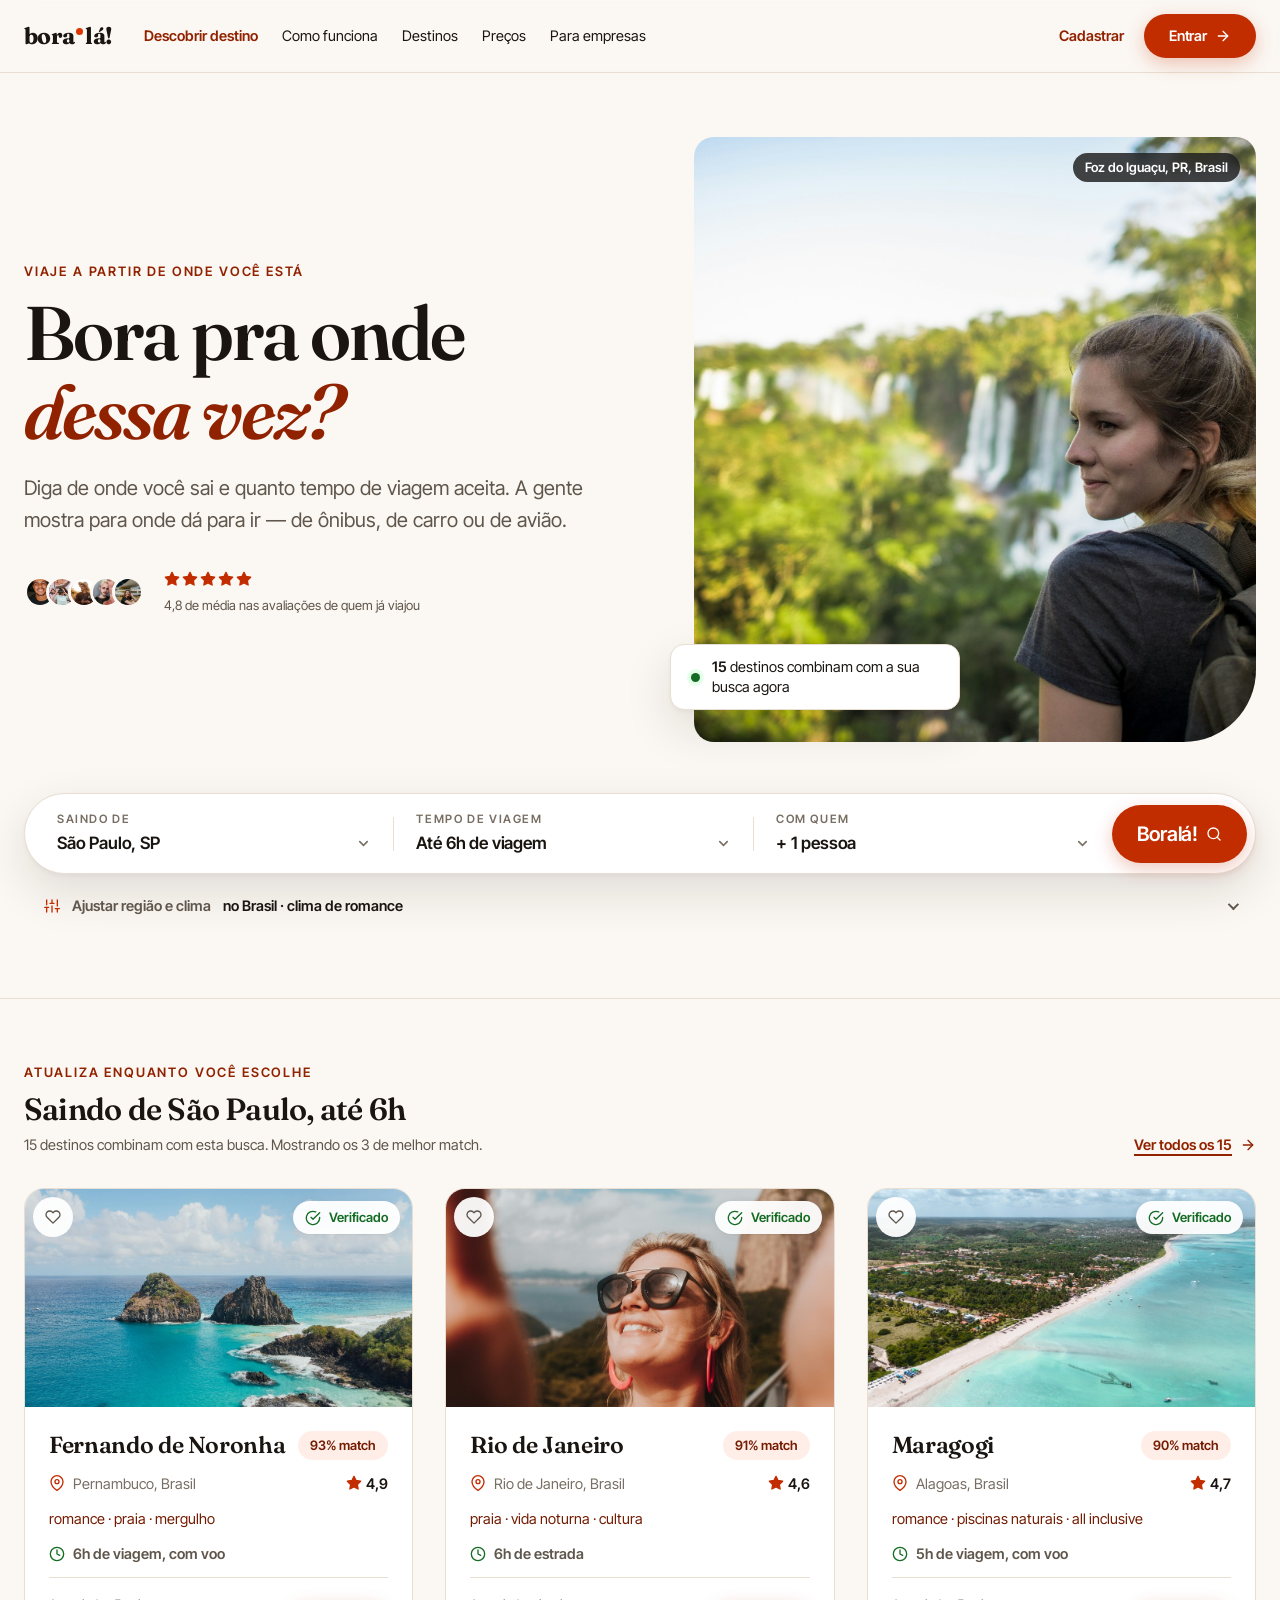
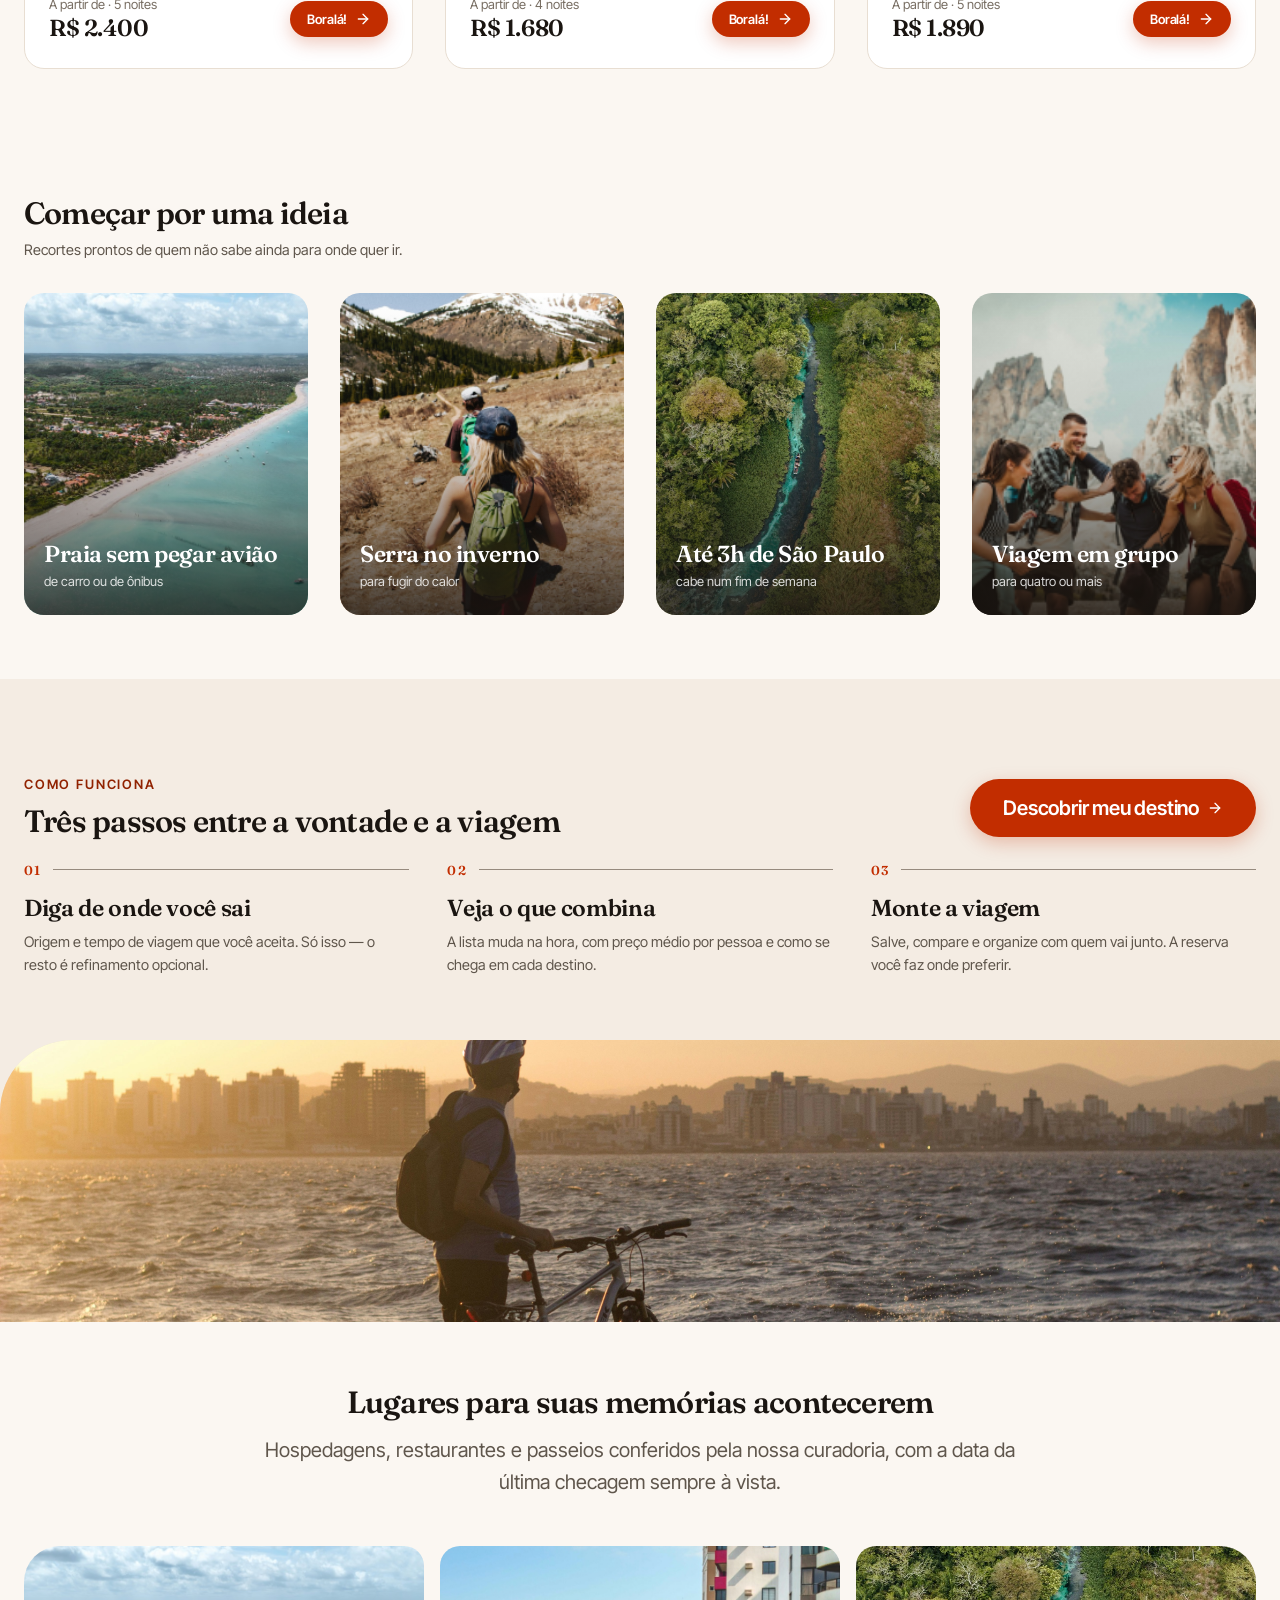
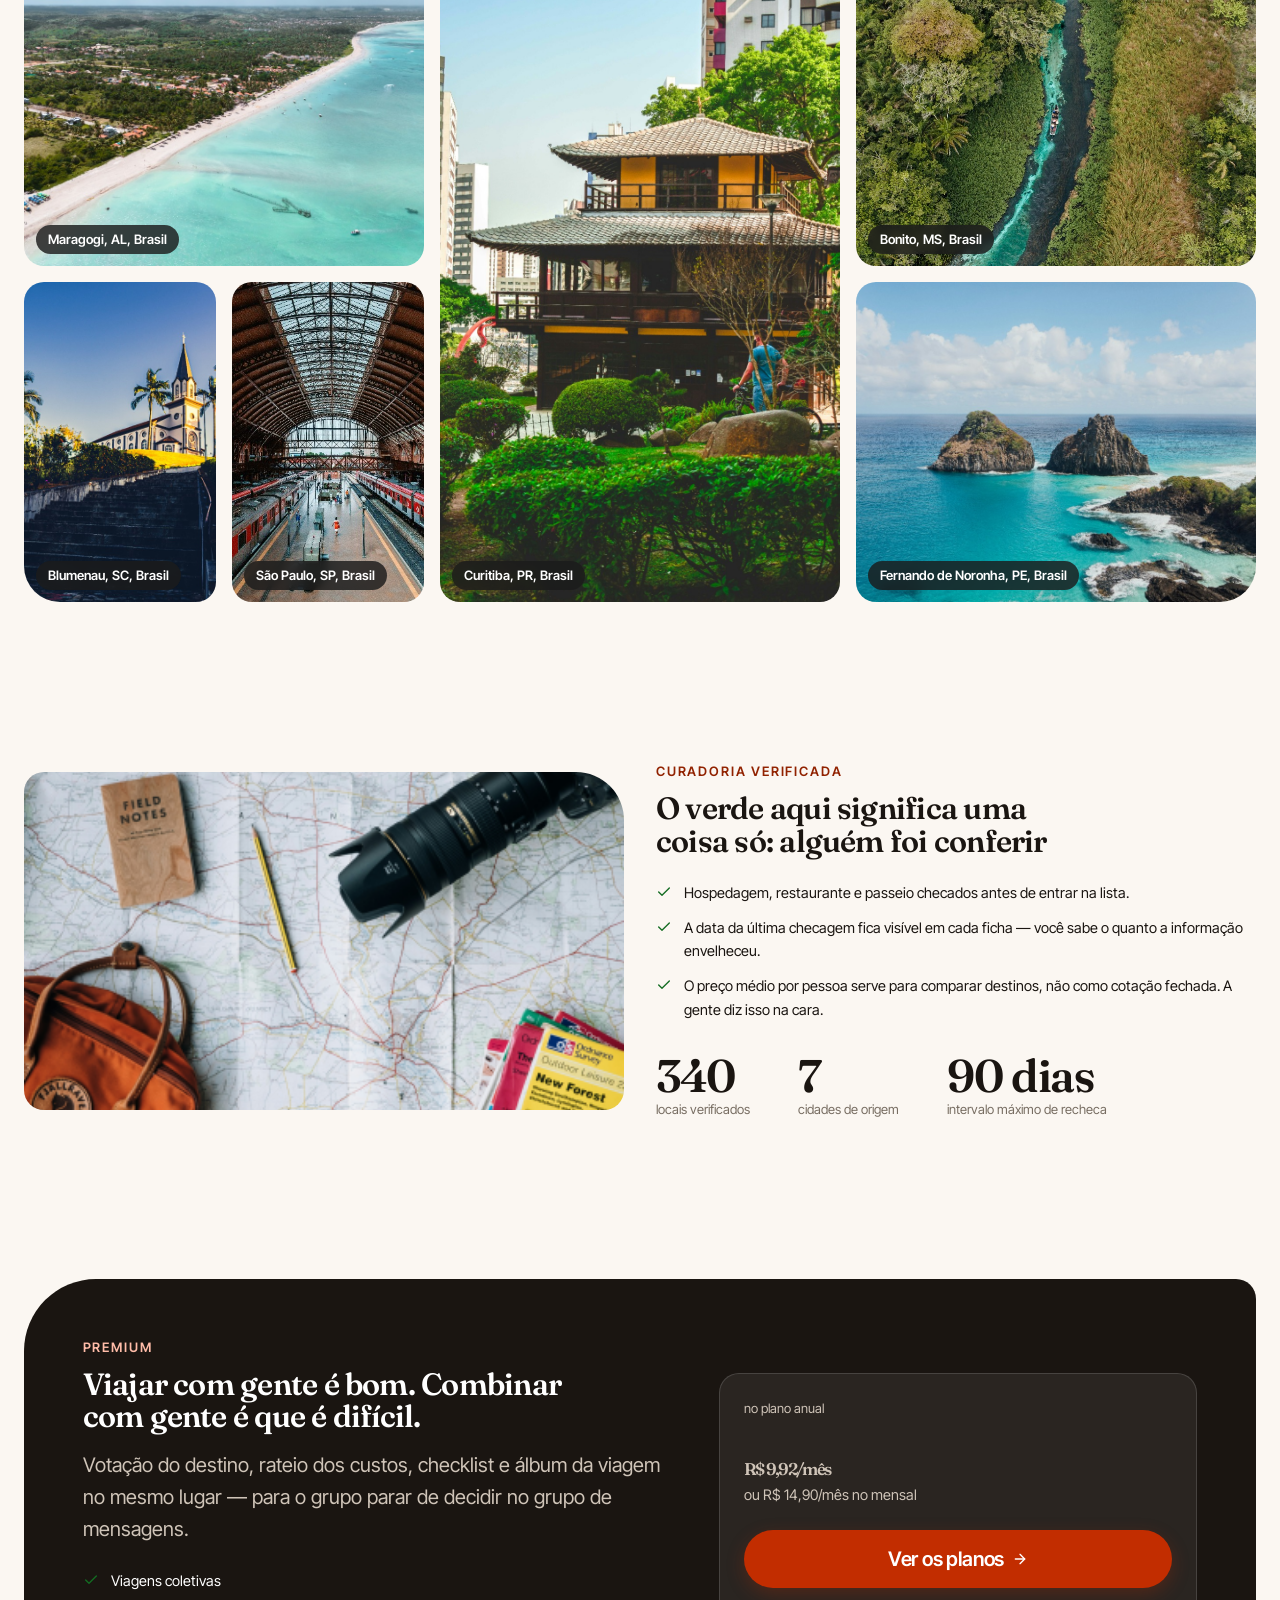
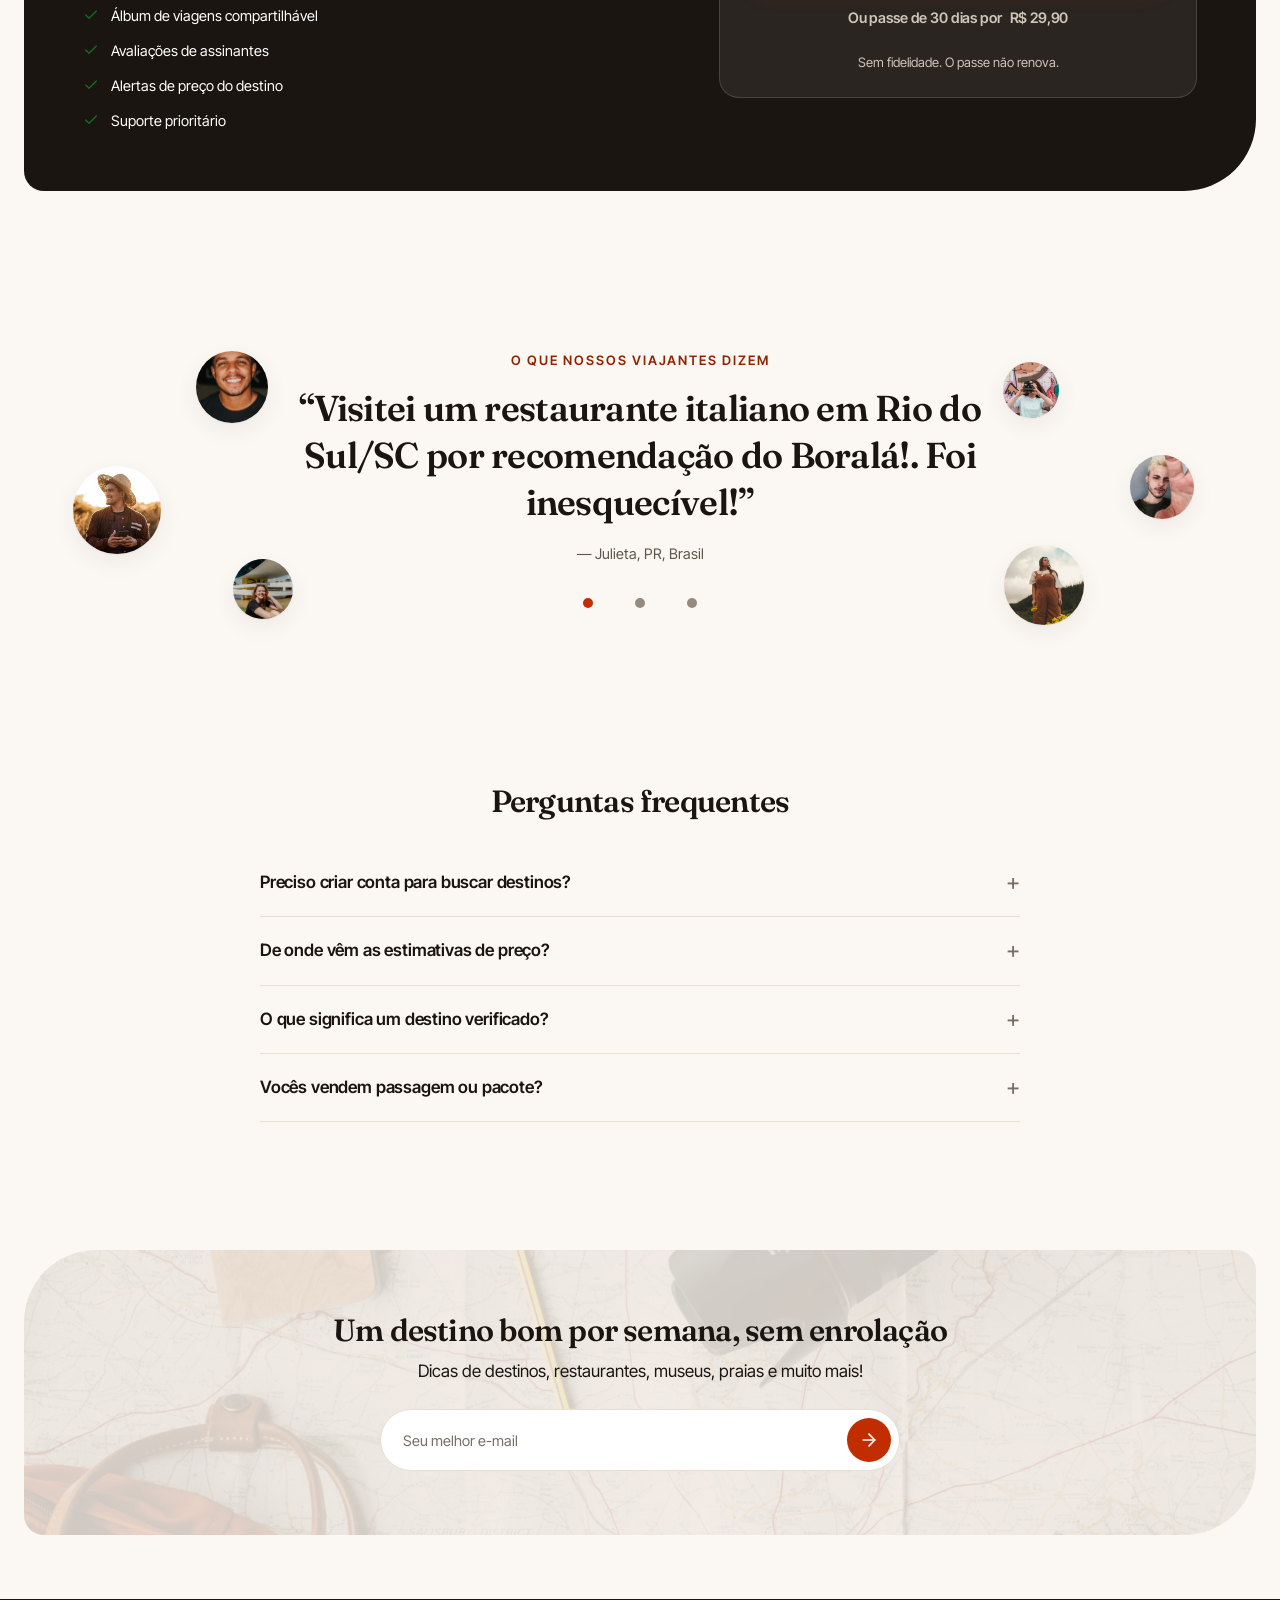
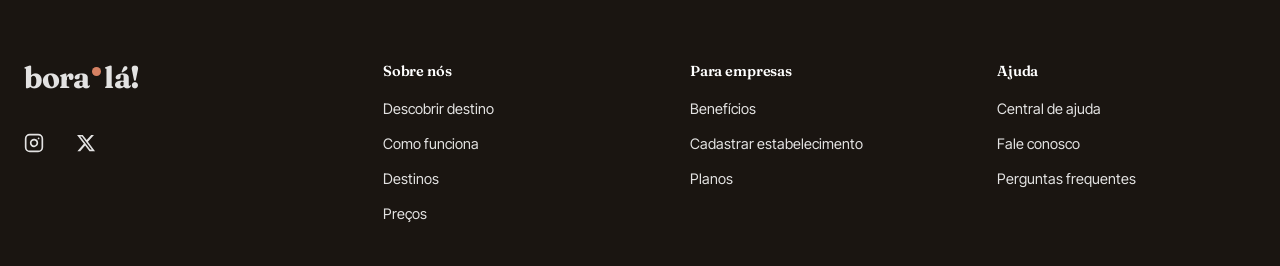
==== commit 2be295ff: "Unifica o desenho dos filtros de busca na home e nos resultados Havia dois padrões de filtro convive" ====
--- a/index.html
+++ b/index.html
@@ -118,11 +118,21 @@
               <span>Ajustar região e clima</span>
               <b class="quiz__resumo" id="quiz-resumo"></b>
             </summary>
-            <div class="quiz__line mt-5">
-              <span>Quero um destino</span>
-              <select class="select select--inline" name="onde" aria-label="Onde"></select>
-              <span>em um clima de</span>
-              <select class="select select--inline" name="clima" aria-label="Clima da viagem"></select>
+            <!-- Mesma anatomia da barra de cima: um campo por resposta,
+                 rótulo em caixa alta sempre visível, divisória entre os
+                 campos. A frase com caixas embutidas saiu porque
+                 obrigava a pessoa a aprender dois padrões de filtro na
+                 mesma tela. -->
+            <div class="searchbar searchbar--sub mt-4">
+              <label class="searchbar__campo">
+                <span class="searchbar__rotulo">Região</span>
+                <select name="onde" aria-label="Região do destino"></select>
+              </label>
+              <span class="searchbar__div"></span>
+              <label class="searchbar__campo">
+                <span class="searchbar__rotulo">Clima da viagem</span>
+                <select name="clima" aria-label="Clima da viagem"></select>
+              </label>
             </div>
           </details>
         </div>
--- a/assets/css/design-system.css
+++ b/assets/css/design-system.css
@@ -538,6 +538,8 @@
 .icon--sm { width: 16px; height: 16px; }
 .icon--lg { width: 28px; height: 28px; }
 .icon--xl { width: 40px; height: 40px; stroke-width: 1.75; }
+/* Para logos de marca que são glifos cheios (o X), e não desenhos de traço. */
+.icon--solid { fill: currentColor; stroke: none; }
 /* selo de ícone circular — é a forma que a marca usa nos cards.
    v3 encolheu o disco e clareou o fundo: a 80px de laranja chapado ele
    competia com o título que estava logo abaixo. */
@@ -594,9 +596,12 @@
   background-repeat: no-repeat; background-position: right var(--space-4) center; background-size: 18px;
 }
 
-/* Seletor em destaque da busca. Na v2 era uma pílula laranja chapada —
-   com o laranja virando acento, o campo volta a ser campo: texto escuro,
-   hairline, e o laranja reservado para o botão que de fato dispara. */
+/* LEGADO. Era o seletor embutido na frase de busca ("Quero um destino
+   no Brasil em um clima de romance"). Nenhum filtro do produto usa mais:
+   filtro de busca é sempre a barra segmentada (.searchbar), na home e
+   nos resultados — duas anatomias de filtro na mesma tela obrigavam a
+   pessoa a aprender dois padrões. Continua desenhando porque markup
+   antigo não quebra; só deixou de ser a forma recomendada. */
 .select--inline {
   width: auto; min-height: 48px;
   background-color: var(--bg-surface);
@@ -646,10 +651,24 @@
 }
 .searchbar__div { width: 1px; height: 34px; flex: none; background: var(--border-subtle); }
 .searchbar .btn { flex: none; min-height: 54px; padding-inline: var(--space-6); }
+
+/* Variante de apoio, para o refinamento que fica recolhido (região,
+   clima). Antes aquele bloco usava caixas com borda dentro de uma frase
+   — um segundo padrão de campo na mesma tela, com outra altura, outra
+   borda e outra seta. Agora é a mesma barra: mesma superfície, mesma
+   hairline, mesmos rótulos, mesmo hover. A única diferença é a sombra,
+   que fica só na barra principal — ela flutua sobre o fundo, esta
+   encosta nela. Cor nenhuma muda: filtro aberto e filtro padrão são a
+   mesma peça. */
+.searchbar--sub {
+  box-shadow: none;
+  padding-right: var(--space-3);
+}
 @media (max-width: 860px) {
   .searchbar { flex-direction: column; align-items: stretch; border-radius: var(--radius-lg); padding: var(--space-2); }
   .searchbar__div { width: 100%; height: 1px; }
   .searchbar .btn { width: 100%; margin-top: var(--space-2); }
+  .searchbar--sub { padding-right: var(--space-2); }
 }
 
 /* caixa de seleção */
--- a/assets/css/app.css
+++ b/assets/css/app.css
@@ -180,9 +180,18 @@
    tela inteira. O refinamento e a contagem viva descem para o pé, em
    corpo menor, porque são apoio e não a pergunta. */
 .busca { margin-top: clamp(2rem, 4vw, 3.5rem); }
+/* nos resultados a mesma barra entra num hero curto, logo abaixo do
+   título: ali a folga da home sobraria */
+.busca--compacta { margin-top: var(--space-6); }
 .busca__pe { margin-top: var(--space-5); padding-inline: var(--space-5); }
 .busca__pe .quiz__mais { width: auto; border-top: none; padding-top: 0; }
-@media (max-width: 860px) { .busca__pe { padding-inline: 0; } }
+/* a barra de refinamento sai do recuo do pé para encostar nas mesmas
+   bordas da barra principal: as duas peças ficam na mesma coluna */
+.busca__pe .searchbar--sub { margin-inline: calc(var(--space-5) * -1); }
+@media (max-width: 860px) {
+  .busca__pe { padding-inline: 0; }
+  .busca__pe .searchbar--sub { margin-inline: 0; }
+}
 
 /* Faixa premium: contraste de superfície (tinta) em vez de contraste de
    cor (laranja chapado). O laranja sobra para o botão. */
